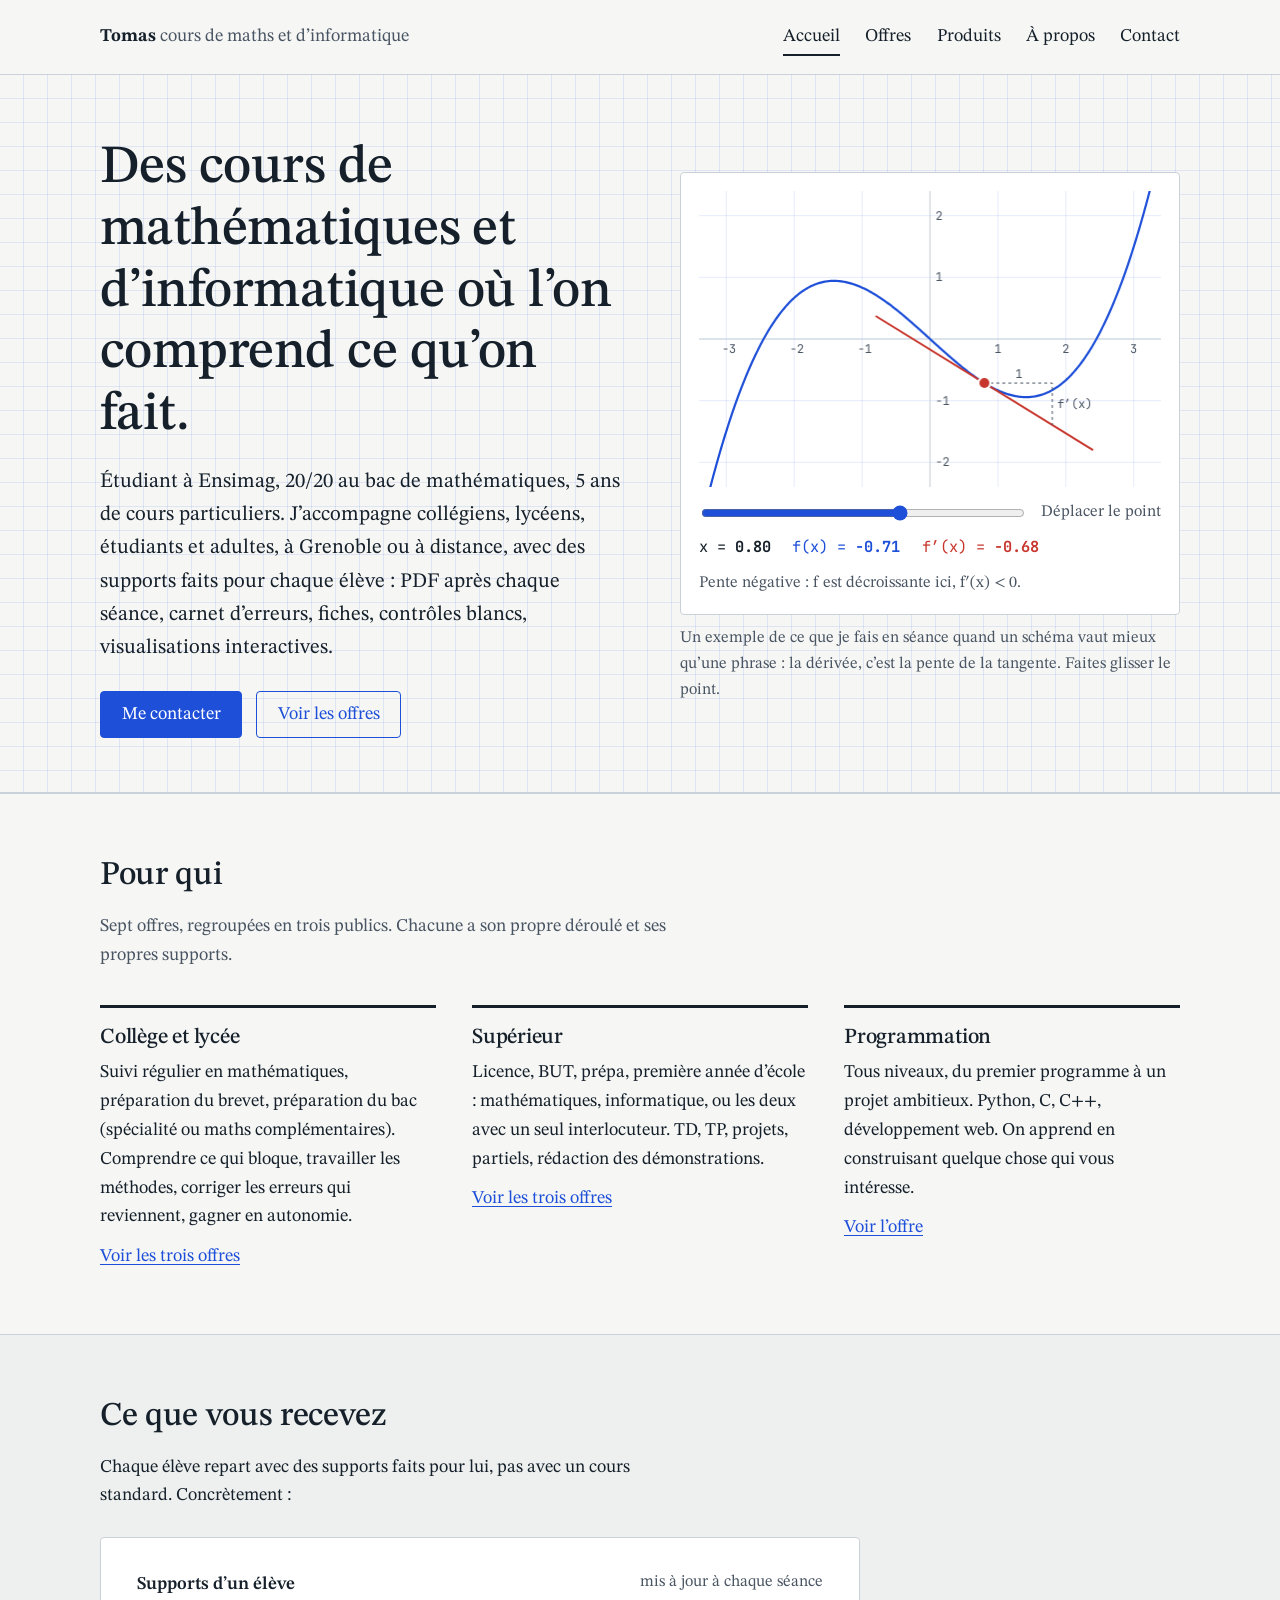
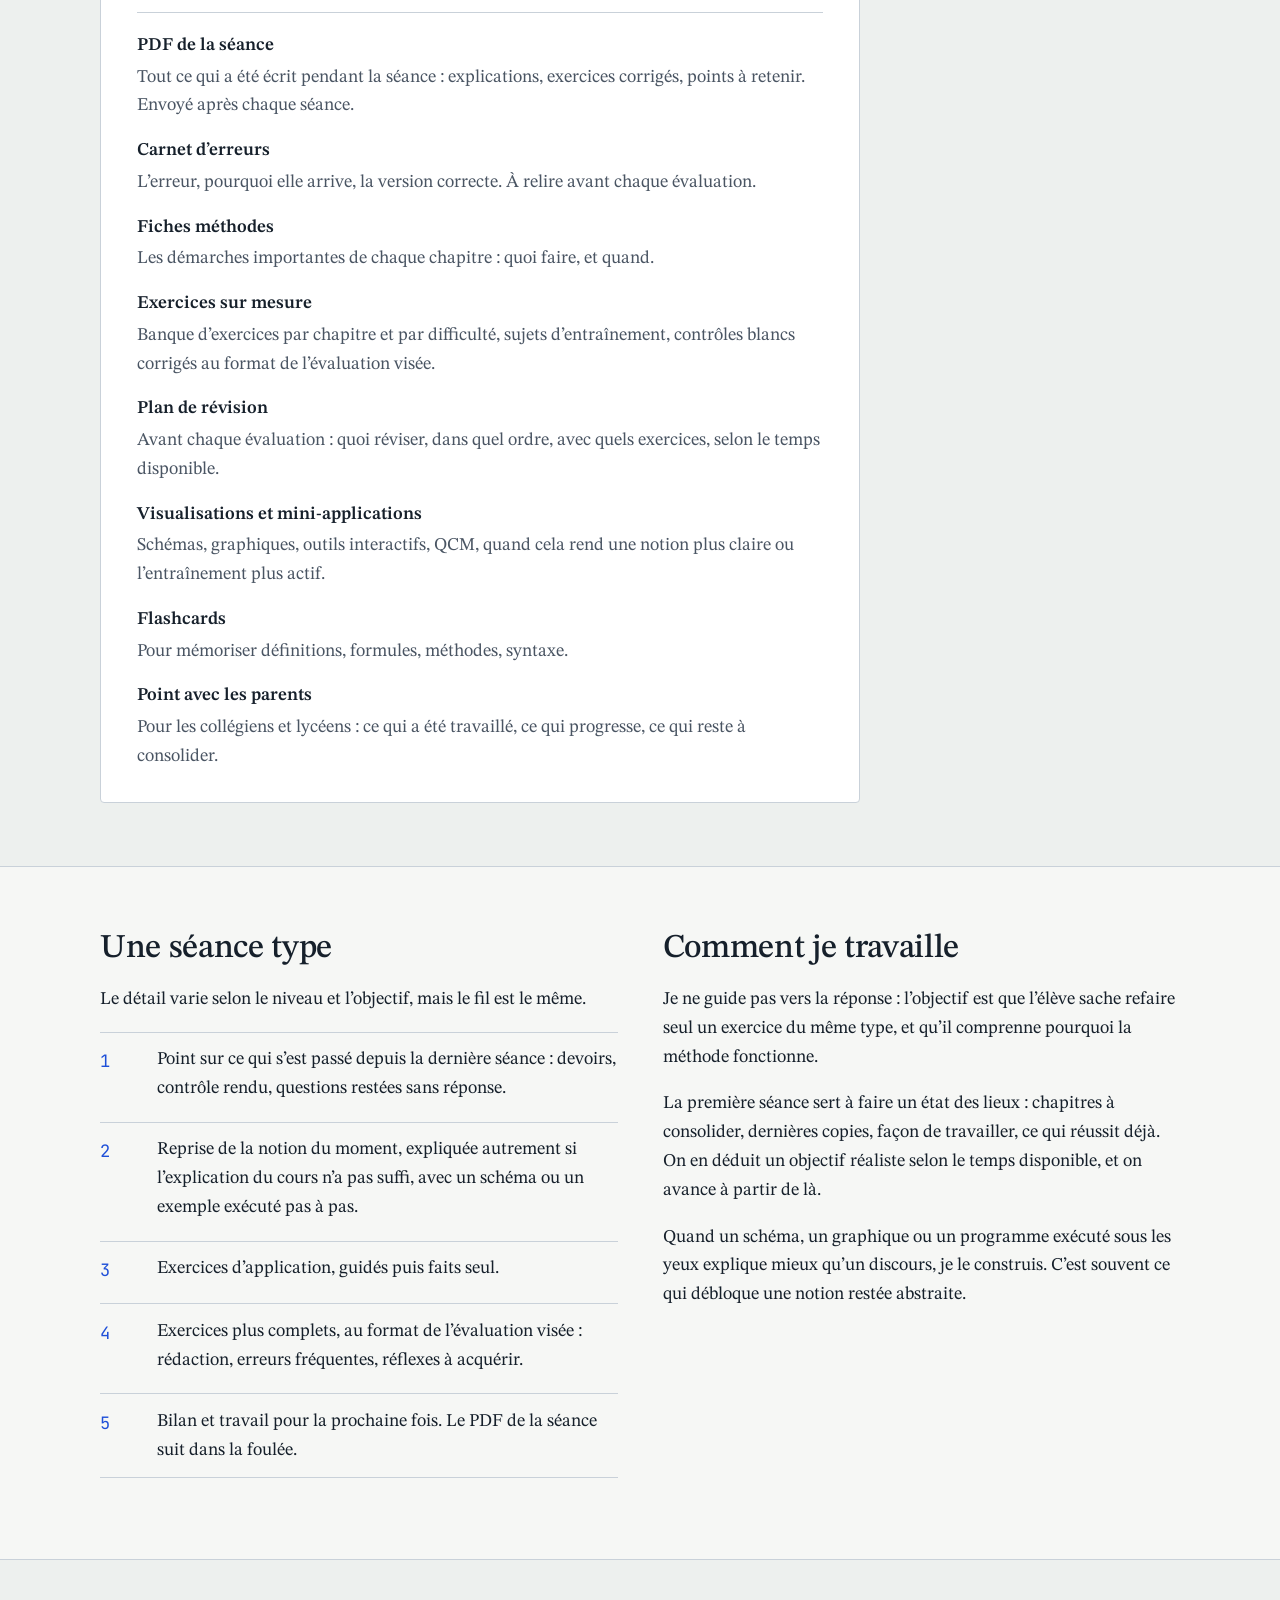
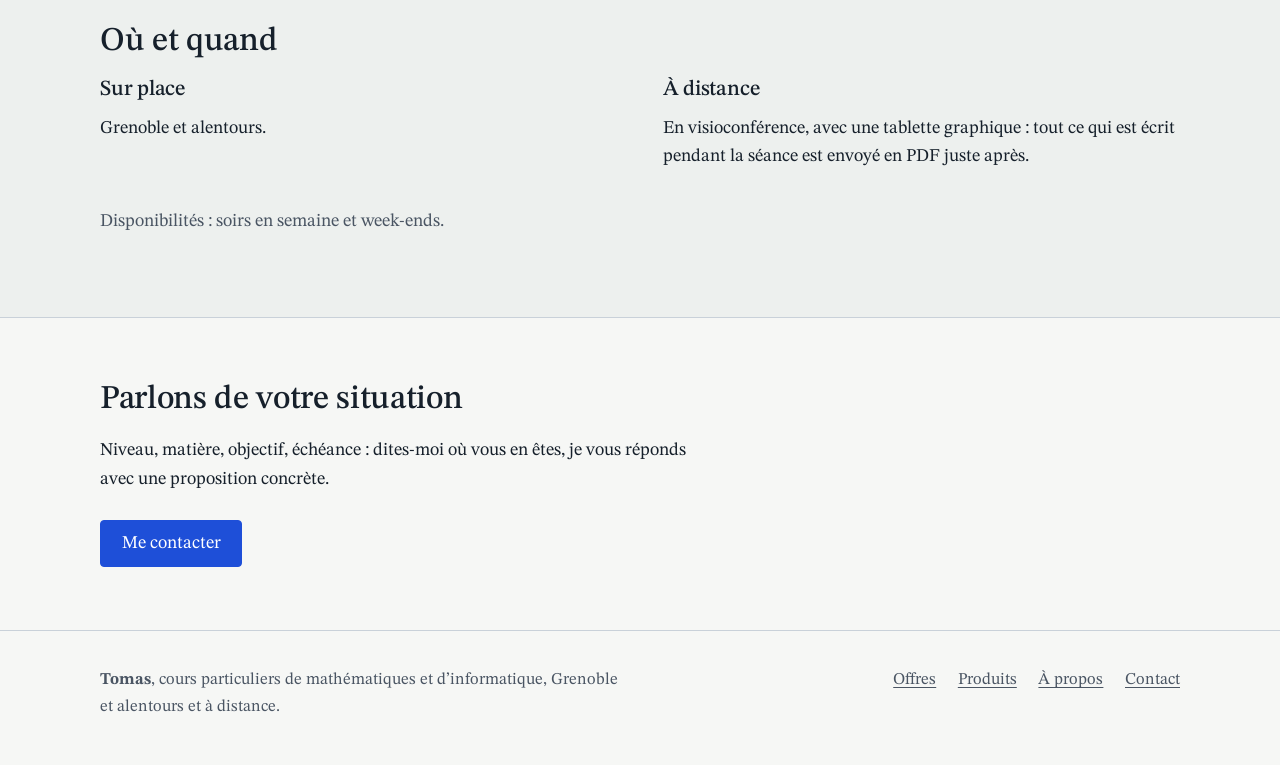
==== index.html @ e014a36a "Baseline: site de cours particuliers tel qu'extrait du zip Claude-Session: https://claude.ai/code/se" ====
<!DOCTYPE html>
<html lang="fr">
<head>
  <meta charset="utf-8">
  <meta name="viewport" content="width=device-width, initial-scale=1">
  <title>Tomas, cours particuliers de mathématiques et d’informatique</title>
  <meta name="description" content="Cours particuliers de mathématiques et d’informatique par un étudiant à Ensimag : collège, lycée, supérieur, programmation. Méthode, visualisation, supports personnalisés. Grenoble ou à distance.">
  <link rel="icon" href="data:image/svg+xml,%3Csvg xmlns='http://www.w3.org/2000/svg' viewBox='0 0 32 32'%3E%3Crect width='32' height='32' rx='4' fill='%231e4fd8'/%3E%3Ctext x='16' y='23' font-family='Georgia,serif' font-size='20' fill='white' text-anchor='middle'%3Ef′%3C/text%3E%3C/svg%3E">
  <link rel="preconnect" href="https://fonts.googleapis.com">
  <link rel="preconnect" href="https://fonts.gstatic.com" crossorigin>
  <link href="https://fonts.googleapis.com/css2?family=STIX+Two+Text:ital,wght@0,400;0,500;0,600;0,700;1,400&family=JetBrains+Mono:wght@400;500&display=swap" rel="stylesheet">
  <link rel="stylesheet" href="assets/styles.css">
</head>
<body>

<header class="site-header">
  <div class="wrap">
    <a class="brand" href="index.html"><b data-prenom>Tomas</b> <span>cours de maths et d’informatique</span></a>
    <nav class="site-nav" aria-label="Navigation principale">
      <a href="index.html" aria-current="page">Accueil</a>
      <a href="offres.html">Offres</a>
      <a href="produits.html">Produits</a>
      <a href="a-propos.html">À propos</a>
      <a href="contact.html">Contact</a>
    </nav>
  </div>
</header>

<main>

  <section class="hero quadrille" id="visualiser">
    <div class="wrap">
      <div>
        <h1>Des cours de mathématiques et d’informatique où l’on comprend ce qu’on fait.</h1>
        <p class="lead">Étudiant à Ensimag, 20/20 au bac de mathématiques, 5 ans de cours particuliers. J’accompagne collégiens, lycéens, étudiants et adultes, à <span data-ville>Grenoble</span> ou à distance, avec des supports faits pour chaque élève : PDF après chaque séance, carnet d’erreurs, fiches, contrôles blancs, visualisations interactives.</p>
        <div class="btn-row">
          <a class="btn" href="contact.html" data-contact="Demande de cours particuliers">Me contacter</a>
          <a class="btn btn-secondary" href="offres.html">Voir les offres</a>
        </div>
      </div>

      <figure class="hero-figure">
        <div class="demo">
          <canvas id="demo-derivee" width="560" height="360" aria-label="Courbe de f(x) = x³/6 − x avec un point déplaçable et sa tangente"></canvas>
          <div class="demo-controls">
            <input type="range" id="demo-x" aria-label="Position du point sur l’axe des abscisses">
            <label for="demo-x">Déplacer le point</label>
          </div>
          <div class="demo-readout" aria-live="polite">
            <span>x = <b id="demo-out-x">0.80</b></span>
            <span class="encre">f(x) = <b id="demo-out-f">0.00</b></span>
            <span class="rouge">f′(x) = <b id="demo-out-d">0.00</b></span>
          </div>
          <p class="demo-note" id="demo-note"></p>
        </div>
        <figcaption class="small muted" style="margin-top:.6rem">Un exemple de ce que je fais en séance quand un schéma vaut mieux qu’une phrase : la dérivée, c’est la pente de la tangente. Faites glisser le point.</figcaption>
      </figure>
    </div>
  </section>

  <section>
    <div class="wrap">
      <h2>Pour qui</h2>
      <p class="muted" style="margin-bottom:2rem">Sept offres, regroupées en trois publics. Chacune a son propre déroulé et ses propres supports.</p>
      <div class="publics">
        <article>
          <h3>Collège et lycée</h3>
          <p>Suivi régulier en mathématiques, préparation du brevet, préparation du bac (spécialité ou maths complémentaires). Comprendre ce qui bloque, travailler les méthodes, corriger les erreurs qui reviennent, gagner en autonomie.</p>
          <a href="offres.html#college-lycee">Voir les trois offres</a>
        </article>
        <article>
          <h3>Supérieur</h3>
          <p>Licence, BUT, prépa, première année d’école : mathématiques, informatique, ou les deux avec un seul interlocuteur. TD, TP, projets, partiels, rédaction des démonstrations.</p>
          <a href="offres.html#superieur">Voir les trois offres</a>
        </article>
        <article>
          <h3>Programmation</h3>
          <p>Tous niveaux, du premier programme à un projet ambitieux. Python, C, C++, développement web. On apprend en construisant quelque chose qui vous intéresse.</p>
          <a href="offres.html#programmation">Voir l’offre</a>
        </article>
      </div>
    </div>
  </section>

  <section class="section-alt">
    <div class="wrap">
      <h2>Ce que vous recevez</h2>
      <p style="margin-bottom:1.5rem">Chaque élève repart avec des supports faits pour lui, pas avec un cours standard. Concrètement :</p>
      <div class="feuille">
        <div class="feuille-head"><strong>Supports d’un élève</strong><span>mis à jour à chaque séance</span></div>
        <dl>
          <dt>PDF de la séance</dt>
          <dd>Tout ce qui a été écrit pendant la séance : explications, exercices corrigés, points à retenir. Envoyé après chaque séance.</dd>
          <dt>Carnet d’erreurs</dt>
          <dd>L’erreur, pourquoi elle arrive, la version correcte. À relire avant chaque évaluation.</dd>
          <dt>Fiches méthodes</dt>
          <dd>Les démarches importantes de chaque chapitre : quoi faire, et quand.</dd>
          <dt>Exercices sur mesure</dt>
          <dd>Banque d’exercices par chapitre et par difficulté, sujets d’entraînement, contrôles blancs corrigés au format de l’évaluation visée.</dd>
          <dt>Plan de révision</dt>
          <dd>Avant chaque évaluation : quoi réviser, dans quel ordre, avec quels exercices, selon le temps disponible.</dd>
          <dt>Visualisations et mini-applications</dt>
          <dd>Schémas, graphiques, outils interactifs, QCM, quand cela rend une notion plus claire ou l’entraînement plus actif.</dd>
          <dt>Flashcards</dt>
          <dd>Pour mémoriser définitions, formules, méthodes, syntaxe.</dd>
          <dt>Point avec les parents</dt>
          <dd>Pour les collégiens et lycéens : ce qui a été travaillé, ce qui progresse, ce qui reste à consolider.</dd>
        </dl>
      </div>
    </div>
  </section>

  <section>
    <div class="wrap">
      <div class="cols">
        <div>
          <h2>Une séance type</h2>
          <p>Le détail varie selon le niveau et l’objectif, mais le fil est le même.</p>
          <ol class="etapes">
            <li>Point sur ce qui s’est passé depuis la dernière séance : devoirs, contrôle rendu, questions restées sans réponse.</li>
            <li>Reprise de la notion du moment, expliquée autrement si l’explication du cours n’a pas suffi, avec un schéma ou un exemple exécuté pas à pas.</li>
            <li>Exercices d’application, guidés puis faits seul.</li>
            <li>Exercices plus complets, au format de l’évaluation visée : rédaction, erreurs fréquentes, réflexes à acquérir.</li>
            <li>Bilan et travail pour la prochaine fois. Le PDF de la séance suit dans la foulée.</li>
          </ol>
        </div>
        <div>
          <h2>Comment je travaille</h2>
          <p>Je ne guide pas vers la réponse : l’objectif est que l’élève sache refaire seul un exercice du même type, et qu’il comprenne pourquoi la méthode fonctionne.</p>
          <p>La première séance sert à faire un état des lieux : chapitres à consolider, dernières copies, façon de travailler, ce qui réussit déjà. On en déduit un objectif réaliste selon le temps disponible, et on avance à partir de là.</p>
          <p>Quand un schéma, un graphique ou un programme exécuté sous les yeux explique mieux qu’un discours, je le construis. C’est souvent ce qui débloque une notion restée abstraite.</p>
        </div>
      </div>
    </div>
  </section>

  <section class="section-alt">
    <div class="wrap">
      <h2>Où et quand</h2>
      <div class="cols">
        <div>
          <h3>Sur place</h3>
          <p><span data-zone>Grenoble et alentours</span>.</p>
        </div>
        <div>
          <h3>À distance</h3>
          <p>En visioconférence, avec une tablette graphique : tout ce qui est écrit pendant la séance est envoyé en PDF juste après.</p>
        </div>
      </div>
      <p class="muted" style="margin-top:1rem">Disponibilités : <span data-dispo>soirs en semaine et week-ends</span>.</p>
    </div>
  </section>

  <section id="temoignages" hidden>
    <div class="wrap">
      <h2>Ils en parlent</h2>
      <div class="temoignages"></div>
    </div>
  </section>

  <section>
    <div class="wrap">
      <h2>Parlons de votre situation</h2>
      <p>Niveau, matière, objectif, échéance : dites-moi où vous en êtes, je vous réponds avec une proposition concrète.</p>
      <div class="btn-row">
        <a class="btn" href="contact.html" data-contact="Demande de cours particuliers">Me contacter</a>
      </div>
    </div>
  </section>

</main>

<footer class="site-footer">
  <div class="wrap">
    <p><b data-nom>Tomas</b>, cours particuliers de mathématiques et d’informatique, <span data-zone>Grenoble et alentours</span> et à distance.<br><span data-email-footer></span></p>
    <nav aria-label="Pied de page">
      <a href="offres.html">Offres</a>
      <a href="produits.html">Produits</a>
      <a href="a-propos.html">À propos</a>
      <a href="contact.html">Contact</a>
    </nav>
  </div>
</footer>

<script src="assets/site-config.js"></script>
<script src="assets/main.js"></script>
<script src="assets/demo-derivee.js"></script>
</body>
</html>
---- assets/styles.css ----
/* ---------------------------------------------------------------
   Portfolio de cours particuliers — feuille de style unique
   Palette : papier quadrillé, encre bleue, rouge de correction
   --------------------------------------------------------------- */

:root {
  --paper: #f6f7f5;
  --paper-2: #edf0ee;
  --grid: rgba(30, 79, 216, 0.11);
  --ink: #16202b;
  --ink-2: #4a5563;
  --encre: #1e4fd8;
  --encre-dark: #163ead;
  --rouge: #c8372d;
  --rule: #c9d1d9;
  --white: #ffffff;

  --font: "STIX Two Text", "Times New Roman", Georgia, serif;
  --mono: "JetBrains Mono", "SFMono-Regular", Consolas, monospace;

  --measure: 66ch;
  --wide: 1080px;
  --radius: 4px;
}

*, *::before, *::after { box-sizing: border-box; }

html { font-size: 112.5%; scroll-behavior: smooth; }
@media (prefers-reduced-motion: reduce) { html { scroll-behavior: auto; } }

body {
  margin: 0;
  font-family: var(--font);
  font-size: 1rem;
  line-height: 1.6;
  color: var(--ink);
  background: var(--paper);
  -webkit-font-smoothing: antialiased;
}

/* ---------- Typographie ---------- */

h1, h2, h3, h4 { font-weight: 500; line-height: 1.15; margin: 0 0 0.5em; letter-spacing: -0.01em; }
h1 { font-size: clamp(2rem, 4.2vw, 3.1rem); }
h2 { font-size: clamp(1.5rem, 2.6vw, 2rem); }
h3 { font-size: 1.2rem; }
h4 { font-size: 1rem; font-weight: 600; }
p { margin: 0 0 1em; max-width: var(--measure); }
ul, ol { padding-left: 1.3em; max-width: var(--measure); }
li { margin-bottom: 0.35em; }
a { color: var(--encre); text-decoration-thickness: 1px; text-underline-offset: 3px; }
a:hover { color: var(--encre-dark); }
strong { font-weight: 600; }
code, kbd { font-family: var(--mono); font-size: 0.85em; background: var(--paper-2); padding: 0.1em 0.35em; border-radius: 3px; }
hr { border: 0; border-top: 1px solid var(--rule); margin: 2.5rem 0; }

:focus-visible { outline: 3px solid var(--rouge); outline-offset: 3px; }

.muted { color: var(--ink-2); }
.lead { font-size: 1.15rem; }
.small { font-size: 0.9rem; }

/* ---------- Structure ---------- */

.wrap { width: min(var(--wide), 100% - 2.5rem); margin-inline: auto; }

.site-header { border-bottom: 1px solid var(--rule); background: var(--paper); }
.site-header .wrap { display: flex; flex-wrap: wrap; align-items: baseline; justify-content: space-between; gap: 0.5rem 2rem; padding: 1rem 0; }
.brand { color: var(--ink); text-decoration: none; font-weight: 600; }
.brand span { font-weight: 400; color: var(--ink-2); }
.site-nav { display: flex; flex-wrap: wrap; gap: 0.2rem 1.4rem; }
.site-nav a { color: var(--ink); text-decoration: none; padding: 0.2rem 0; border-bottom: 2px solid transparent; }
.site-nav a:hover { border-bottom-color: var(--rule); }
.site-nav a[aria-current="page"] { border-bottom-color: var(--ink); }
@media (max-width: 640px) {
  .brand span { display: none; }
  .site-nav { gap: 0.2rem 1rem; font-size: 0.95rem; }
}

main { display: block; }
section { padding: 3.5rem 0; }
section + section { border-top: 1px solid var(--rule); }
.section-alt { background: var(--paper-2); }

/* Papier quadrillé : réservé aux en-têtes de page */
.quadrille {
  background-color: var(--paper);
  background-image:
    linear-gradient(var(--grid) 1px, transparent 1px),
    linear-gradient(90deg, var(--grid) 1px, transparent 1px);
  background-size: 24px 24px;
  background-position: -1px -1px;
}

.page-head { padding: 3rem 0 2.5rem; border-bottom: 1px solid var(--rule); }
.page-head h1 { margin-bottom: 0.4rem; }
.page-head p { margin-bottom: 0; }

/* ---------- Boutons ---------- */

.btn {
  display: inline-block;
  font: inherit;
  padding: 0.6rem 1.15rem;
  border-radius: var(--radius);
  border: 1.5px solid var(--encre);
  background: var(--encre);
  color: var(--white);
  text-decoration: none;
  cursor: pointer;
  line-height: 1.3;
}
.btn:hover { background: var(--encre-dark); border-color: var(--encre-dark); color: var(--white); }
.btn-secondary { background: transparent; color: var(--encre); }
.btn-secondary:hover { background: rgba(30, 79, 216, 0.08); color: var(--encre-dark); }
.btn-row { display: flex; flex-wrap: wrap; gap: 0.75rem; margin-top: 1.5rem; }

/* ---------- Accueil : héros ---------- */

.hero { padding: 3.5rem 0 3rem; border-bottom: 1px solid var(--rule); }
.hero .wrap { display: grid; grid-template-columns: minmax(0, 1.05fr) minmax(0, 1fr); gap: 3rem; align-items: center; }
.hero h1 { margin-bottom: 1rem; }
.hero .lead { max-width: 52ch; }
.hero-figure { margin: 0; }
@media (max-width: 860px) {
  .hero .wrap { grid-template-columns: 1fr; gap: 2rem; }
}

/* ---------- Démo dérivée ---------- */

.demo { background: var(--white); border: 1px solid var(--rule); border-radius: var(--radius); padding: 1rem; }
.demo canvas { width: 100%; height: auto; display: block; touch-action: none; cursor: grab; border-radius: 3px; }
.demo canvas:active { cursor: grabbing; }
.demo-controls { display: grid; grid-template-columns: 1fr auto; gap: 0.5rem 1rem; align-items: center; margin-top: 0.75rem; }
.demo-controls label { font-size: 0.9rem; color: var(--ink-2); }
.demo-controls input[type="range"] { width: 100%; accent-color: var(--encre); }
.demo-readout { font-family: var(--mono); font-size: 0.85rem; display: flex; flex-wrap: wrap; gap: 0.4rem 1.2rem; margin-top: 0.5rem; }
.demo-readout .rouge { color: var(--rouge); }
.demo-readout .encre { color: var(--encre); }
.demo-note { font-size: 0.9rem; color: var(--ink-2); margin: 0.6rem 0 0; min-height: 1.5em; }

/* ---------- Trois publics ---------- */

.publics { display: grid; grid-template-columns: repeat(3, minmax(0, 1fr)); gap: 2rem; }
.publics article { border-top: 3px solid var(--ink); padding-top: 1rem; }
.publics h3 { margin-bottom: 0.4rem; }
.publics p { margin-bottom: 0.6rem; }
@media (max-width: 760px) { .publics { grid-template-columns: 1fr; gap: 1.5rem; } }

/* ---------- Feuille de livrables (style « document ») ---------- */

.feuille {
  background: var(--white);
  border: 1px solid var(--rule);
  border-radius: var(--radius);
  padding: 1.75rem 2rem;
  max-width: 760px;
}
.feuille-head { display: flex; justify-content: space-between; flex-wrap: wrap; gap: 0.5rem; border-bottom: 1px solid var(--rule); padding-bottom: 0.75rem; margin-bottom: 1rem; }
.feuille-head strong { font-weight: 600; }
.feuille-head span { color: var(--ink-2); font-size: 0.9rem; }
.feuille dl { margin: 0; max-width: none; }
.feuille dt { font-weight: 600; margin-top: 0.9rem; }
.feuille dd { margin: 0.15rem 0 0; color: var(--ink-2); }

/* ---------- Séance type (séquence réelle → numérotée) ---------- */

.etapes { counter-reset: etape; list-style: none; padding: 0; max-width: 720px; }
.etapes li { counter-increment: etape; display: grid; grid-template-columns: 2.4rem 1fr; gap: 0.75rem; padding: 0.7rem 0; border-top: 1px solid var(--rule); }
.etapes li:last-child { border-bottom: 1px solid var(--rule); }
.etapes li::before { content: counter(etape); font-family: var(--mono); color: var(--encre); font-size: 0.95rem; padding-top: 0.15rem; }

/* ---------- Deux colonnes génériques ---------- */

.cols { display: grid; grid-template-columns: repeat(2, minmax(0, 1fr)); gap: 2.5rem; }
@media (max-width: 760px) { .cols { grid-template-columns: 1fr; gap: 1.5rem; } }

/* ---------- Offres ---------- */

.groupe { padding: 3rem 0; }
.groupe + .groupe { border-top: 1px solid var(--rule); }
.groupe > .wrap > h2 { margin-bottom: 0.25rem; }
.groupe > .wrap > .muted { margin-bottom: 2rem; }

.offre { border-left: 3px solid var(--ink); padding: 0.25rem 0 0.25rem 1.5rem; margin-bottom: 2.75rem; scroll-margin-top: 1.5rem; }
.offre:last-child { margin-bottom: 0; }
.offre h3 { font-size: 1.35rem; margin-bottom: 0.3rem; }
.offre .pour-qui { color: var(--ink-2); margin-bottom: 1.1rem; }
.offre .cols { gap: 2rem; }
.offre h4 { margin-bottom: 0.4rem; }
.offre ul { margin: 0; padding-left: 1.1em; }
.offre .btn-row { margin-top: 1.25rem; }

.tarifs table { border-collapse: collapse; width: 100%; max-width: 640px; }
.tarifs th, .tarifs td { text-align: left; padding: 0.6rem 0.75rem 0.6rem 0; border-bottom: 1px solid var(--rule); vertical-align: top; }
.tarifs th { font-weight: 600; }

/* ---------- Démo tri ---------- */

.tri { background: var(--white); border: 1px solid var(--rule); border-radius: var(--radius); padding: 1rem 1.25rem; max-width: 640px; }
.tri-barres { display: flex; align-items: flex-end; gap: 6px; height: 140px; margin: 0.75rem 0; }
.tri-barres div { flex: 1; background: var(--encre); border-radius: 2px 2px 0 0; position: relative; transition: height 0.25s; }
.tri-barres div.compare { background: var(--rouge); }
.tri-barres div.fixe { background: var(--ink-2); }
.tri-barres div span { position: absolute; top: -1.4em; left: 0; right: 0; text-align: center; font-family: var(--mono); font-size: 0.75rem; color: var(--ink); }
@media (prefers-reduced-motion: reduce) { .tri-barres div { transition: none; } }
.tri-msg { font-family: var(--mono); font-size: 0.85rem; min-height: 2.6em; margin: 0; }
.tri-code { font-family: var(--mono); font-size: 0.8rem; background: var(--paper-2); padding: 0.75rem 1rem; border-radius: 3px; overflow-x: auto; margin: 0.75rem 0; white-space: pre; line-height: 1.5; }
.tri-code .cur { background: rgba(200, 55, 45, 0.15); }

/* ---------- Produits ---------- */

.filtres { display: flex; flex-wrap: wrap; gap: 1rem 2rem; margin: 0 0 1.5rem; }
.filtres label { display: flex; flex-direction: column; gap: 0.25rem; font-size: 0.9rem; color: var(--ink-2); }
.filtres select { font: inherit; font-size: 1rem; padding: 0.35rem 0.5rem; border: 1px solid var(--rule); border-radius: 3px; background: var(--white); color: var(--ink); }

.catalogue { list-style: none; padding: 0; margin: 0; max-width: none; }
.catalogue li { display: grid; grid-template-columns: minmax(0, 1fr) auto; gap: 0.5rem 2rem; padding: 1.25rem 0; border-top: 1px solid var(--rule); }
.catalogue li:last-child { border-bottom: 1px solid var(--rule); }
.catalogue h3 { font-size: 1.15rem; margin-bottom: 0.25rem; }
.catalogue .meta { font-size: 0.9rem; color: var(--ink-2); margin-bottom: 0.4rem; }
.catalogue .meta b { font-weight: 600; color: var(--ink); }
.catalogue p { margin-bottom: 0; }
.catalogue .action { text-align: right; white-space: nowrap; }
.catalogue .prix { display: block; font-weight: 600; margin-bottom: 0.5rem; }
.badge-exemple { display: inline-block; font-family: var(--mono); font-size: 0.72rem; color: var(--rouge); border: 1px solid var(--rouge); border-radius: 3px; padding: 0.05rem 0.4rem; margin-left: 0.5rem; vertical-align: middle; }
.catalogue-vide { padding: 2rem 0; color: var(--ink-2); }
@media (max-width: 640px) {
  .catalogue li { grid-template-columns: 1fr; }
  .catalogue .action { text-align: left; }
}

.types { display: grid; grid-template-columns: repeat(auto-fit, minmax(180px, 1fr)); gap: 1.5rem 1.75rem; }
.types div { border-top: 2px solid var(--rule); padding-top: 0.75rem; }
.types h3 { font-size: 1.05rem; margin-bottom: 0.3rem; }
.types p { font-size: 0.95rem; margin: 0; color: var(--ink-2); }

/* ---------- À propos ---------- */

.apropos-grid { display: grid; grid-template-columns: 200px minmax(0, 1fr); gap: 2.5rem; align-items: start; }
@media (max-width: 700px) { .apropos-grid { grid-template-columns: 1fr; } }
.portrait { width: 200px; height: 200px; border-radius: var(--radius); object-fit: cover; border: 1px solid var(--rule); }
.monogramme {
  width: 200px; height: 200px; border-radius: var(--radius); border: 1px solid var(--rule);
  display: grid; place-items: center; font-size: 5rem; font-weight: 500; color: var(--encre);
}

.parcours { list-style: none; padding: 0; margin: 0; max-width: 720px; border-left: 2px solid var(--rule); }
.parcours li { position: relative; padding: 0 0 1.5rem 1.5rem; }
.parcours li::before { content: ""; position: absolute; left: -7px; top: 0.45rem; width: 12px; height: 12px; border-radius: 50%; background: var(--paper); border: 2px solid var(--encre); }
.parcours li:last-child::before { background: var(--encre); }
.parcours .annee { font-family: var(--mono); font-size: 0.85rem; color: var(--ink-2); display: block; margin-bottom: 0.1rem; }
.parcours strong { display: block; margin-bottom: 0.2rem; }
.parcours p { margin: 0; color: var(--ink-2); }

.principes { max-width: 760px; }
.principes dt { font-weight: 600; margin-top: 1rem; }
.principes dd { margin: 0.15rem 0 0; color: var(--ink-2); }

/* ---------- Témoignages ---------- */

.temoignages { display: grid; grid-template-columns: repeat(auto-fit, minmax(260px, 1fr)); gap: 2rem; }
.temoignages blockquote { margin: 0; border-left: 3px solid var(--rouge); padding-left: 1.1rem; }
.temoignages blockquote p { margin-bottom: 0.5rem; }
.temoignages cite { font-style: normal; color: var(--ink-2); font-size: 0.9rem; }

/* ---------- Contact ---------- */

.contact-liste { list-style: none; padding: 0; margin: 0 0 2rem; max-width: 640px; }
.contact-liste li { display: grid; grid-template-columns: 9rem 1fr; gap: 1rem; padding: 0.75rem 0; border-top: 1px solid var(--rule); }
.contact-liste li:last-child { border-bottom: 1px solid var(--rule); }
.contact-liste .k { color: var(--ink-2); }
.contact-liste .k::after { content: ""; }
@media (max-width: 520px) { .contact-liste li { grid-template-columns: 1fr; gap: 0.2rem; } }

.formulaire { max-width: 560px; }
.formulaire label { display: block; font-weight: 600; margin: 1rem 0 0.3rem; }
.formulaire input, .formulaire select, .formulaire textarea {
  width: 100%; font: inherit; padding: 0.55rem 0.7rem; border: 1px solid var(--rule); border-radius: 3px; background: var(--white); color: var(--ink);
}
.formulaire textarea { min-height: 8rem; resize: vertical; }
.formulaire .btn { margin-top: 1.25rem; }

/* ---------- Pied de page ---------- */

.site-footer { border-top: 1px solid var(--rule); padding: 2rem 0 2.5rem; color: var(--ink-2); font-size: 0.92rem; }
.site-footer .wrap { display: flex; flex-wrap: wrap; justify-content: space-between; gap: 1rem 2rem; }
.site-footer p { margin: 0; }
.site-footer nav { display: flex; flex-wrap: wrap; gap: 0.2rem 1.2rem; }
.site-footer a { color: var(--ink-2); }

[hidden] { display: none !important; }
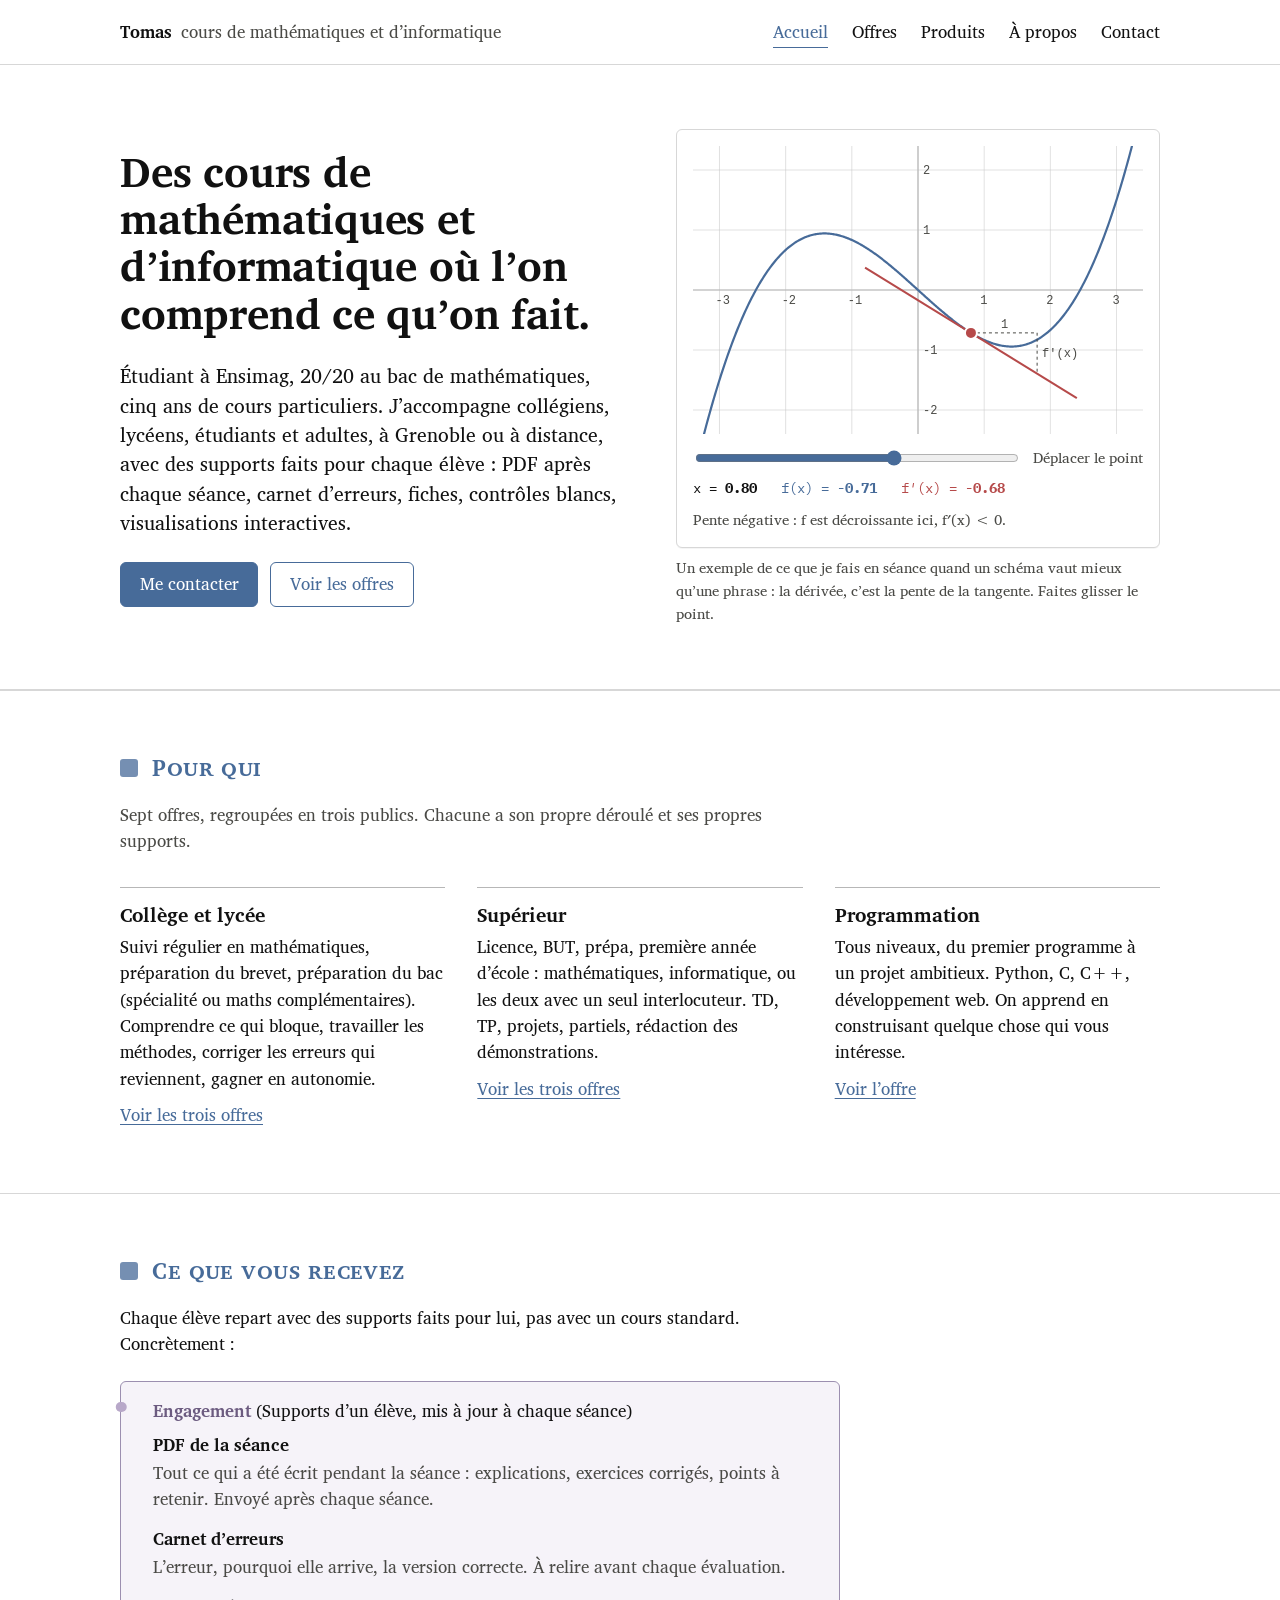
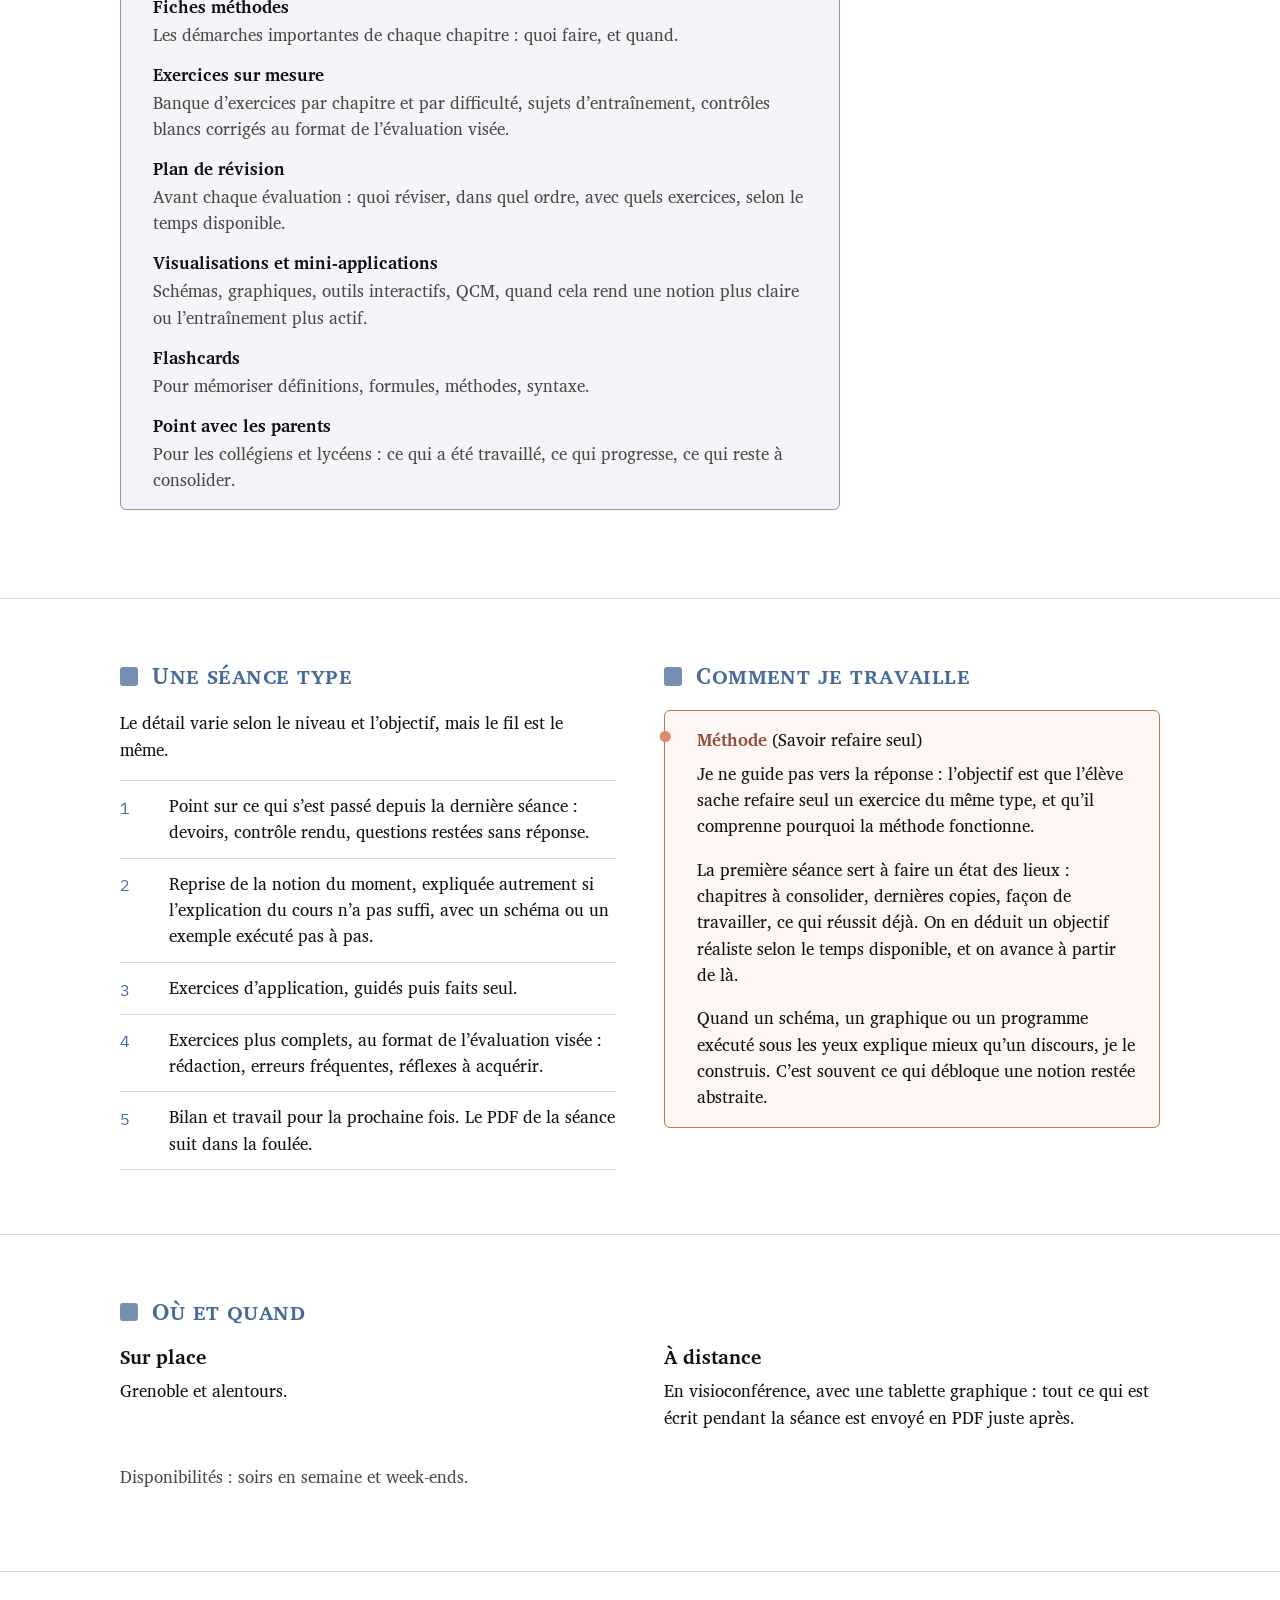
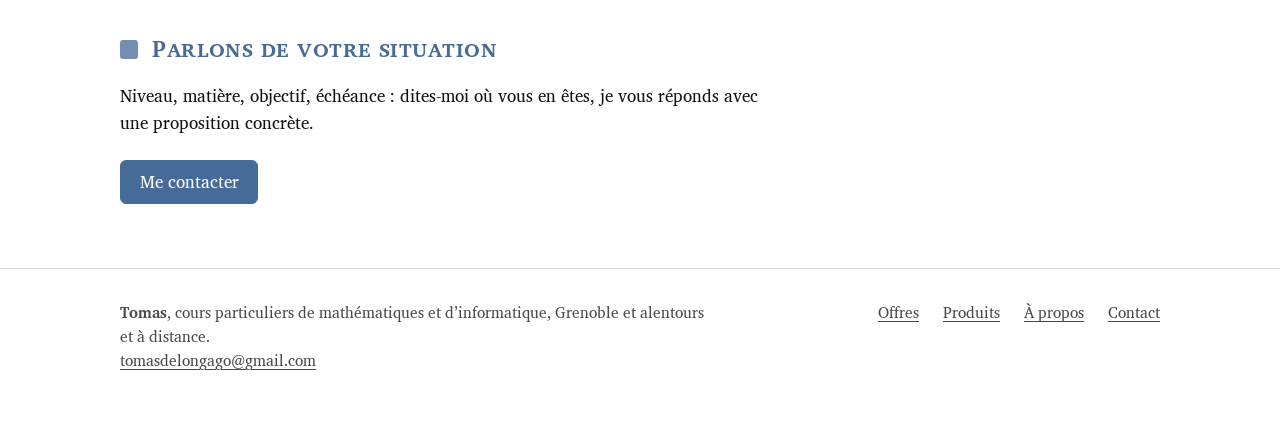
==== commit 8c83a070: "Refonte visuelle : le site devient un document MathDocs - Palette Bertault (bleu de section, famille" ====
--- a/index.html
+++ b/index.html
@@ -5,17 +5,21 @@
   <meta name="viewport" content="width=device-width, initial-scale=1">
   <title>Tomas, cours particuliers de mathématiques et d’informatique</title>
   <meta name="description" content="Cours particuliers de mathématiques et d’informatique par un étudiant à Ensimag : collège, lycée, supérieur, programmation. Méthode, visualisation, supports personnalisés. Grenoble ou à distance.">
-  <link rel="icon" href="data:image/svg+xml,%3Csvg xmlns='http://www.w3.org/2000/svg' viewBox='0 0 32 32'%3E%3Crect width='32' height='32' rx='4' fill='%231e4fd8'/%3E%3Ctext x='16' y='23' font-family='Georgia,serif' font-size='20' fill='white' text-anchor='middle'%3Ef′%3C/text%3E%3C/svg%3E">
+  <meta property="og:title" content="Tomas, cours particuliers de mathématiques et d’informatique">
+  <meta property="og:description" content="Collège, lycée, supérieur, programmation. Supports faits pour chaque élève. Grenoble ou à distance.">
+  <meta property="og:type" content="website">
+  <link rel="icon" href="data:image/svg+xml,%3Csvg xmlns='http://www.w3.org/2000/svg' viewBox='0 0 32 32'%3E%3Crect width='32' height='32' rx='5' fill='%23476B99'/%3E%3Ctext x='16' y='23' font-family='Georgia,serif' font-size='20' fill='white' text-anchor='middle'%3Ef′%3C/text%3E%3C/svg%3E">
   <link rel="preconnect" href="https://fonts.googleapis.com">
   <link rel="preconnect" href="https://fonts.gstatic.com" crossorigin>
-  <link href="https://fonts.googleapis.com/css2?family=STIX+Two+Text:ital,wght@0,400;0,500;0,600;0,700;1,400&family=JetBrains+Mono:wght@400;500&display=swap" rel="stylesheet">
+  <link href="https://fonts.googleapis.com/css2?family=Charis+SIL:ital,wght@0,400;0,700;1,400;1,700&family=IBM+Plex+Mono:wght@400;500&display=swap" rel="stylesheet">
   <link rel="stylesheet" href="assets/styles.css">
 </head>
 <body>
+<a class="skip" href="#main">Aller au contenu</a>
 
 <header class="site-header">
   <div class="wrap">
-    <a class="brand" href="index.html"><b data-prenom>Tomas</b> <span>cours de maths et d’informatique</span></a>
+    <a class="brand" href="index.html"><b data-prenom>Tomas</b><span class="brand-sub">cours de mathématiques et d’informatique</span></a>
     <nav class="site-nav" aria-label="Navigation principale">
       <a href="index.html" aria-current="page">Accueil</a>
       <a href="offres.html">Offres</a>
@@ -26,13 +30,13 @@
   </div>
 </header>
 
-<main>
+<main id="main">
 
-  <section class="hero quadrille" id="visualiser">
+  <section class="hero" id="visualiser">
     <div class="wrap">
       <div>
         <h1>Des cours de mathématiques et d’informatique où l’on comprend ce qu’on fait.</h1>
-        <p class="lead">Étudiant à Ensimag, 20/20 au bac de mathématiques, 5 ans de cours particuliers. J’accompagne collégiens, lycéens, étudiants et adultes, à <span data-ville>Grenoble</span> ou à distance, avec des supports faits pour chaque élève : PDF après chaque séance, carnet d’erreurs, fiches, contrôles blancs, visualisations interactives.</p>
+        <p class="lead">Étudiant à Ensimag, 20/20 au bac de mathématiques, cinq ans de cours particuliers. J’accompagne collégiens, lycéens, étudiants et adultes, à <span data-ville>Grenoble</span> ou à distance, avec des supports faits pour chaque élève : PDF après chaque séance, carnet d’erreurs, fiches, contrôles blancs, visualisations interactives.</p>
         <div class="btn-row">
           <a class="btn" href="contact.html" data-contact="Demande de cours particuliers">Me contacter</a>
           <a class="btn btn-secondary" href="offres.html">Voir les offres</a>
@@ -40,20 +44,20 @@
       </div>
 
       <figure class="hero-figure">
-        <div class="demo">
+        <div class="figure">
           <canvas id="demo-derivee" width="560" height="360" aria-label="Courbe de f(x) = x³/6 − x avec un point déplaçable et sa tangente"></canvas>
-          <div class="demo-controls">
+          <div class="figure-controls">
             <input type="range" id="demo-x" aria-label="Position du point sur l’axe des abscisses">
             <label for="demo-x">Déplacer le point</label>
           </div>
-          <div class="demo-readout" aria-live="polite">
+          <div class="figure-readout" aria-live="polite">
             <span>x = <b id="demo-out-x">0.80</b></span>
-            <span class="encre">f(x) = <b id="demo-out-f">0.00</b></span>
-            <span class="rouge">f′(x) = <b id="demo-out-d">0.00</b></span>
+            <span class="c-blue">f(x) = <b id="demo-out-f">0.00</b></span>
+            <span class="c-red">f′(x) = <b id="demo-out-d">0.00</b></span>
           </div>
-          <p class="demo-note" id="demo-note"></p>
+          <p class="figure-note" id="demo-note"></p>
         </div>
-        <figcaption class="small muted" style="margin-top:.6rem">Un exemple de ce que je fais en séance quand un schéma vaut mieux qu’une phrase : la dérivée, c’est la pente de la tangente. Faites glisser le point.</figcaption>
+        <figcaption class="figure-caption">Un exemple de ce que je fais en séance quand un schéma vaut mieux qu’une phrase : la dérivée, c’est la pente de la tangente. Faites glisser le point.</figcaption>
       </figure>
     </div>
   </section>
@@ -61,8 +65,8 @@
   <section>
     <div class="wrap">
       <h2>Pour qui</h2>
-      <p class="muted" style="margin-bottom:2rem">Sept offres, regroupées en trois publics. Chacune a son propre déroulé et ses propres supports.</p>
-      <div class="publics">
+      <p class="muted" style="margin-bottom:var(--s6)">Sept offres, regroupées en trois publics. Chacune a son propre déroulé et ses propres supports.</p>
+      <div class="cols-3 publics">
         <article>
           <h3>Collège et lycée</h3>
           <p>Suivi régulier en mathématiques, préparation du brevet, préparation du bac (spécialité ou maths complémentaires). Comprendre ce qui bloque, travailler les méthodes, corriger les erreurs qui reviennent, gagner en autonomie.</p>
@@ -82,12 +86,12 @@
     </div>
   </section>
 
-  <section class="section-alt">
+  <section>
     <div class="wrap">
       <h2>Ce que vous recevez</h2>
-      <p style="margin-bottom:1.5rem">Chaque élève repart avec des supports faits pour lui, pas avec un cours standard. Concrètement :</p>
-      <div class="feuille">
-        <div class="feuille-head"><strong>Supports d’un élève</strong><span>mis à jour à chaque séance</span></div>
+      <p>Chaque élève repart avec des supports faits pour lui, pas avec un cours standard. Concrètement :</p>
+      <div class="box box--thm">
+        <p class="box-label">Engagement <span class="box-title">(Supports d’un élève, mis à jour à chaque séance)</span></p>
         <dl>
           <dt>PDF de la séance</dt>
           <dd>Tout ce qui a été écrit pendant la séance : explications, exercices corrigés, points à retenir. Envoyé après chaque séance.</dd>
@@ -126,15 +130,18 @@
         </div>
         <div>
           <h2>Comment je travaille</h2>
-          <p>Je ne guide pas vers la réponse : l’objectif est que l’élève sache refaire seul un exercice du même type, et qu’il comprenne pourquoi la méthode fonctionne.</p>
-          <p>La première séance sert à faire un état des lieux : chapitres à consolider, dernières copies, façon de travailler, ce qui réussit déjà. On en déduit un objectif réaliste selon le temps disponible, et on avance à partir de là.</p>
-          <p>Quand un schéma, un graphique ou un programme exécuté sous les yeux explique mieux qu’un discours, je le construis. C’est souvent ce qui débloque une notion restée abstraite.</p>
+          <div class="box box--meth" style="margin-top:0">
+            <p class="box-label">Méthode <span class="box-title">(Savoir refaire seul)</span></p>
+            <p>Je ne guide pas vers la réponse : l’objectif est que l’élève sache refaire seul un exercice du même type, et qu’il comprenne pourquoi la méthode fonctionne.</p>
+            <p>La première séance sert à faire un état des lieux : chapitres à consolider, dernières copies, façon de travailler, ce qui réussit déjà. On en déduit un objectif réaliste selon le temps disponible, et on avance à partir de là.</p>
+            <p>Quand un schéma, un graphique ou un programme exécuté sous les yeux explique mieux qu’un discours, je le construis. C’est souvent ce qui débloque une notion restée abstraite.</p>
+          </div>
         </div>
       </div>
     </div>
   </section>
 
-  <section class="section-alt">
+  <section>
     <div class="wrap">
       <h2>Où et quand</h2>
       <div class="cols">
@@ -147,7 +154,7 @@
           <p>En visioconférence, avec une tablette graphique : tout ce qui est écrit pendant la séance est envoyé en PDF juste après.</p>
         </div>
       </div>
-      <p class="muted" style="margin-top:1rem">Disponibilités : <span data-dispo>soirs en semaine et week-ends</span>.</p>
+      <p class="muted" style="margin-top:var(--s4)">Disponibilités : <span data-dispo>soirs en semaine et week-ends</span>.</p>
     </div>
   </section>
 
--- a/assets/styles.css
+++ b/assets/styles.css
@@ -1,292 +1,366 @@
 /* ---------------------------------------------------------------
-   Portfolio de cours particuliers — feuille de style unique
-   Palette : papier quadrillé, encre bleue, rouge de correction
+   Cours particuliers — feuille de style unique
+   Direction : « un cours bien mis en page » (voir docs/design/DESIGN_SYSTEM.md)
+   Palette : MathDocs / thème Bertault. Aucune autre couleur n’est autorisée.
    --------------------------------------------------------------- */
 
 :root {
-  --paper: #f6f7f5;
-  --paper-2: #edf0ee;
-  --grid: rgba(30, 79, 216, 0.11);
-  --ink: #16202b;
-  --ink-2: #4a5563;
-  --encre: #1e4fd8;
-  --encre-dark: #163ead;
-  --rouge: #c8372d;
-  --rule: #c9d1d9;
-  --white: #ffffff;
-
-  --font: "STIX Two Text", "Times New Roman", Georgia, serif;
-  --mono: "JetBrains Mono", "SFMono-Regular", Consolas, monospace;
+  /* Papier et encre */
+  --paper: #FFFFFF;
+  --paper-2: #F7F8F6;
+  --ink: #111111;
+  --ink-soft: #4A4A46;
+  --rule: #B7B7B7;
+  --rule-soft: #D7D7D7;
+
+  /* Bleu : sections, liens, action */
+  --blue: #476B99;
+  --blue-dark: #3B5A82;
+  --blue-badge: #758FB2;
+  --blue-soft: #DCE5EF;
+  --blue-pale: #EFF4F9;
+  --note-bg: #F6F8FA;
+
+  /* Familles de boîtes */
+  --green-label: #53664B; --green-border: #7C8B76; --green-tab: #97A392; --green-bg: #F7F8F6;
+  --violet-label: #6C5B80; --violet-border: #9C8FB0; --violet-tab: #B8A8C9; --violet-bg: #F6F3F9;
+  --brick-label: #904F3A; --brick-border: #C86E50; --brick-tab: #DE8A6F; --brick-bg: #FDF6F4;
+  --red: #BB4646; --red-border: #C15858; --red-bg: #FFF8F8;
+  --ok: #5E8B68; --ok-text: #3E6F4A;
+
+  /* Figures */
+  --fig-blue: #476B99;
+  --fig-red: #B64A4A;
+  --fig-violet: #8E73A8;
+  --fig-gray: #5B5B5B;
+  --fig-grid: #C8C8C8;
+
+  /* Alias lus par assets/demo-derivee.js (ne pas renommer) */
+  --grid: rgba(200, 200, 200, 0.55);
+  --ink-2: var(--ink-soft);
+  --encre: var(--fig-blue);
+  --rouge: var(--fig-red);
+
+  /* Typographie */
+  --serif: "Charis SIL", "Charter", "Bitstream Charter", "Georgia", serif;
+  --mono: "IBM Plex Mono", "SFMono-Regular", Consolas, monospace;
+
+  /* Espace : 4 8 12 16 24 32 48 64 96 */
+  --s1: 4px; --s2: 8px; --s3: 12px; --s4: 16px; --s5: 24px;
+  --s6: 32px; --s7: 48px; --s8: 64px; --s9: 96px;
 
   --measure: 66ch;
-  --wide: 1080px;
-  --radius: 4px;
+  --wide: 1040px;
+  --text: 720px;
+  --radius: 6px;
 }
 
 *, *::before, *::after { box-sizing: border-box; }
 
-html { font-size: 112.5%; scroll-behavior: smooth; }
+html { font-size: 106.25%; scroll-behavior: smooth; }
 @media (prefers-reduced-motion: reduce) { html { scroll-behavior: auto; } }
 
 body {
   margin: 0;
-  font-family: var(--font);
+  font-family: var(--serif);
   font-size: 1rem;
-  line-height: 1.6;
+  line-height: 1.55;
   color: var(--ink);
   background: var(--paper);
   -webkit-font-smoothing: antialiased;
+  text-rendering: optimizeLegibility;
 }
 
 /* ---------- Typographie ---------- */
 
-h1, h2, h3, h4 { font-weight: 500; line-height: 1.15; margin: 0 0 0.5em; letter-spacing: -0.01em; }
-h1 { font-size: clamp(2rem, 4.2vw, 3.1rem); }
-h2 { font-size: clamp(1.5rem, 2.6vw, 2rem); }
-h3 { font-size: 1.2rem; }
-h4 { font-size: 1rem; font-weight: 600; }
+h1, h2, h3, h4 { margin: 0 0 0.5em; line-height: 1.15; font-weight: 700; }
+h1 { font-size: clamp(1.9rem, 3.3vw, 2.5rem); line-height: 1.12; letter-spacing: -0.005em; }
+
+/* Titre de section : versalites bleues, carré à gauche (signature Bertault) */
+h2 {
+  font-size: 1.35rem;
+  color: var(--blue);
+  font-variant-caps: small-caps;
+  letter-spacing: 0.02em;
+  display: flex; align-items: center; gap: 0.6em;
+  margin-bottom: 0.9em;
+}
+h2::before {
+  content: ""; flex: none;
+  width: 0.8em; height: 0.8em; border-radius: 3px;
+  background: var(--blue-badge);
+}
+
+h3 { font-size: 1.15rem; }
+h4 { font-size: 1rem; }
+
 p { margin: 0 0 1em; max-width: var(--measure); }
-ul, ol { padding-left: 1.3em; max-width: var(--measure); }
-li { margin-bottom: 0.35em; }
-a { color: var(--encre); text-decoration-thickness: 1px; text-underline-offset: 3px; }
-a:hover { color: var(--encre-dark); }
-strong { font-weight: 600; }
-code, kbd { font-family: var(--mono); font-size: 0.85em; background: var(--paper-2); padding: 0.1em 0.35em; border-radius: 3px; }
-hr { border: 0; border-top: 1px solid var(--rule); margin: 2.5rem 0; }
-
-:focus-visible { outline: 3px solid var(--rouge); outline-offset: 3px; }
-
-.muted { color: var(--ink-2); }
-.lead { font-size: 1.15rem; }
-.small { font-size: 0.9rem; }
+ul, ol { padding-left: 1.25em; max-width: var(--measure); margin: 0 0 1em; }
+li { margin-bottom: 0.3em; }
+li::marker { color: var(--ink-soft); }
+strong, b { font-weight: 700; }
+em, i { font-style: italic; }
+
+a { color: var(--blue); text-decoration: underline; text-decoration-thickness: 1px; text-underline-offset: 3px; }
+a:hover { color: var(--blue-dark); }
+
+code, kbd, .mono { font-family: var(--mono); font-size: 0.85em; }
+code { background: var(--paper-2); padding: 0.1em 0.35em; border-radius: 3px; }
+hr { border: 0; border-top: 1px solid var(--rule-soft); margin: var(--s7) 0; }
+
+:focus-visible { outline: 2px solid var(--blue); outline-offset: 3px; }
+
+.muted { color: var(--ink-soft); }
+.lead { font-size: 1.15rem; line-height: 1.5; max-width: 52ch; }
+.small { font-size: 0.875rem; }
+.text { max-width: var(--text); }
+
+.skip { position: absolute; left: -999px; top: var(--s2); background: var(--paper); padding: var(--s2) var(--s4); border: 1px solid var(--blue); border-radius: var(--radius); z-index: 10; }
+.skip:focus { left: var(--s2); }
 
 /* ---------- Structure ---------- */
 
-.wrap { width: min(var(--wide), 100% - 2.5rem); margin-inline: auto; }
-
-.site-header { border-bottom: 1px solid var(--rule); background: var(--paper); }
-.site-header .wrap { display: flex; flex-wrap: wrap; align-items: baseline; justify-content: space-between; gap: 0.5rem 2rem; padding: 1rem 0; }
-.brand { color: var(--ink); text-decoration: none; font-weight: 600; }
-.brand span { font-weight: 400; color: var(--ink-2); }
-.site-nav { display: flex; flex-wrap: wrap; gap: 0.2rem 1.4rem; }
-.site-nav a { color: var(--ink); text-decoration: none; padding: 0.2rem 0; border-bottom: 2px solid transparent; }
+.wrap { width: min(var(--wide), 100% - 3rem); margin-inline: auto; }
+
+.site-header { border-bottom: 1px solid var(--rule-soft); }
+.site-header .wrap {
+  display: flex; flex-wrap: wrap; align-items: baseline; justify-content: space-between;
+  gap: var(--s2) var(--s6); padding: var(--s4) 0;
+}
+.brand { color: var(--ink); text-decoration: none; font-weight: 700; }
+.brand .brand-sub { font-weight: 400; color: var(--ink-soft); margin-left: 0.5em; }
+.site-nav { display: flex; flex-wrap: wrap; gap: var(--s1) var(--s5); }
+.site-nav a { color: var(--ink); text-decoration: none; padding: 0.15em 0; border-bottom: 1px solid transparent; }
 .site-nav a:hover { border-bottom-color: var(--rule); }
-.site-nav a[aria-current="page"] { border-bottom-color: var(--ink); }
+.site-nav a[aria-current="page"] { color: var(--blue); border-bottom-color: var(--blue); }
 @media (max-width: 640px) {
-  .brand span { display: none; }
-  .site-nav { gap: 0.2rem 1rem; font-size: 0.95rem; }
+  .brand .brand-sub { display: none; }
+  .site-nav { gap: var(--s1) var(--s4); font-size: 0.95rem; }
 }
 
 main { display: block; }
-section { padding: 3.5rem 0; }
-section + section { border-top: 1px solid var(--rule); }
-.section-alt { background: var(--paper-2); }
-
-/* Papier quadrillé : réservé aux en-têtes de page */
-.quadrille {
-  background-color: var(--paper);
-  background-image:
-    linear-gradient(var(--grid) 1px, transparent 1px),
-    linear-gradient(90deg, var(--grid) 1px, transparent 1px);
-  background-size: 24px 24px;
-  background-position: -1px -1px;
-}
-
-.page-head { padding: 3rem 0 2.5rem; border-bottom: 1px solid var(--rule); }
-.page-head h1 { margin-bottom: 0.4rem; }
+section { padding: var(--s8) 0; }
+section + section { border-top: 1px solid var(--rule-soft); }
+@media (max-width: 760px) { section { padding: var(--s7) 0; } }
+
+.page-head { padding: var(--s7) 0 var(--s6); border-bottom: 1px solid var(--rule-soft); }
+.page-head h1 { margin-bottom: 0.35em; }
 .page-head p { margin-bottom: 0; }
 
 /* ---------- Boutons ---------- */
 
 .btn {
-  display: inline-block;
-  font: inherit;
-  padding: 0.6rem 1.15rem;
+  display: inline-block; font: inherit; line-height: 1.3;
+  padding: 0.6rem 1.1rem;
   border-radius: var(--radius);
-  border: 1.5px solid var(--encre);
-  background: var(--encre);
-  color: var(--white);
-  text-decoration: none;
-  cursor: pointer;
-  line-height: 1.3;
-}
-.btn:hover { background: var(--encre-dark); border-color: var(--encre-dark); color: var(--white); }
-.btn-secondary { background: transparent; color: var(--encre); }
-.btn-secondary:hover { background: rgba(30, 79, 216, 0.08); color: var(--encre-dark); }
-.btn-row { display: flex; flex-wrap: wrap; gap: 0.75rem; margin-top: 1.5rem; }
-
-/* ---------- Accueil : héros ---------- */
-
-.hero { padding: 3.5rem 0 3rem; border-bottom: 1px solid var(--rule); }
-.hero .wrap { display: grid; grid-template-columns: minmax(0, 1.05fr) minmax(0, 1fr); gap: 3rem; align-items: center; }
-.hero h1 { margin-bottom: 1rem; }
-.hero .lead { max-width: 52ch; }
+  border: 1px solid var(--blue);
+  background: var(--blue); color: var(--paper);
+  text-decoration: none; cursor: pointer;
+  transition: background-color 150ms ease, border-color 150ms ease, color 150ms ease;
+}
+.btn:hover { background: var(--blue-dark); border-color: var(--blue-dark); color: var(--paper); }
+.btn-secondary { background: transparent; color: var(--blue); }
+.btn-secondary:hover { background: var(--blue-pale); color: var(--blue-dark); }
+.btn-row { display: flex; flex-wrap: wrap; gap: var(--s3); margin-top: var(--s5); }
+@media (prefers-reduced-motion: reduce) { .btn { transition: none; } }
+
+/* ---------- Boîtes à sens (définition, théorème, méthode, exemple, attention) ---------- */
+
+.box {
+  position: relative;
+  background: var(--bx-bg); border: 1px solid var(--bx-border); border-radius: var(--radius);
+  padding: var(--s4) var(--s5) var(--s4) var(--s6);
+  margin: var(--s5) 0;
+  max-width: var(--text);
+}
+.box::before {
+  content: ""; position: absolute; left: 0; top: 1.15rem;
+  width: 0.62rem; height: 0.62rem; border-radius: 50%;
+  background: var(--bx-tab); transform: translateX(-50%);
+}
+.box > :last-child { margin-bottom: 0; }
+.box-label { font-weight: 700; color: var(--bx-label); margin-bottom: 0.4em; }
+.box-label .box-title { font-weight: 400; color: var(--ink); }
+.box p, .box ul, .box dl { max-width: none; }
+
+.box--def  { --bx-bg: var(--green-bg);  --bx-border: var(--green-border);  --bx-tab: var(--green-tab);  --bx-label: var(--green-label); }
+.box--thm  { --bx-bg: var(--violet-bg); --bx-border: var(--violet-border); --bx-tab: var(--violet-tab); --bx-label: var(--violet-label); }
+.box--meth { --bx-bg: var(--brick-bg);  --bx-border: var(--brick-border);  --bx-tab: var(--brick-tab);  --bx-label: var(--brick-label); }
+.box--note { --bx-bg: var(--note-bg);   --bx-border: var(--blue);          --bx-tab: var(--blue-badge); --bx-label: var(--blue); }
+.box--warn { --bx-bg: var(--red-bg);    --bx-border: var(--red-border);    --bx-tab: var(--red);        --bx-label: var(--red); }
+.box--wide { max-width: none; }
+
+/* Liste de définitions à l’intérieur d’une boîte */
+.box dl { margin: 0; }
+.box dt { font-weight: 700; margin-top: 0.8em; }
+.box dt:first-child { margin-top: 0; }
+.box dd { margin: 0.1em 0 0; color: var(--ink-soft); }
+
+/* ---------- Étapes (séquence réelle → numérotée) ---------- */
+
+.etapes { counter-reset: etape; list-style: none; padding: 0; margin: 0; max-width: var(--text); }
+.etapes li {
+  counter-increment: etape;
+  display: grid; grid-template-columns: 2.2rem 1fr; gap: var(--s3);
+  padding: var(--s3) 0; margin: 0;
+  border-top: 1px solid var(--rule-soft);
+}
+.etapes li:last-child { border-bottom: 1px solid var(--rule-soft); }
+.etapes li::before { content: counter(etape); font-family: var(--mono); color: var(--blue); font-size: 0.95rem; padding-top: 0.1rem; }
+
+/* ---------- Colonnes ---------- */
+
+.cols { display: grid; grid-template-columns: repeat(2, minmax(0, 1fr)); gap: var(--s7); }
+.cols-3 { display: grid; grid-template-columns: repeat(3, minmax(0, 1fr)); gap: var(--s6); }
+@media (max-width: 760px) { .cols, .cols-3 { grid-template-columns: 1fr; gap: var(--s5); } }
+
+/* ---------- Accueil ---------- */
+
+.hero { padding: var(--s8) 0; border-bottom: 1px solid var(--rule-soft); }
+.hero .wrap { display: grid; grid-template-columns: minmax(0, 1.05fr) minmax(0, 1fr); gap: var(--s7); align-items: center; }
+.hero h1 { margin-bottom: 0.6em; }
 .hero-figure { margin: 0; }
-@media (max-width: 860px) {
-  .hero .wrap { grid-template-columns: 1fr; gap: 2rem; }
-}
-
-/* ---------- Démo dérivée ---------- */
-
-.demo { background: var(--white); border: 1px solid var(--rule); border-radius: var(--radius); padding: 1rem; }
-.demo canvas { width: 100%; height: auto; display: block; touch-action: none; cursor: grab; border-radius: 3px; }
-.demo canvas:active { cursor: grabbing; }
-.demo-controls { display: grid; grid-template-columns: 1fr auto; gap: 0.5rem 1rem; align-items: center; margin-top: 0.75rem; }
-.demo-controls label { font-size: 0.9rem; color: var(--ink-2); }
-.demo-controls input[type="range"] { width: 100%; accent-color: var(--encre); }
-.demo-readout { font-family: var(--mono); font-size: 0.85rem; display: flex; flex-wrap: wrap; gap: 0.4rem 1.2rem; margin-top: 0.5rem; }
-.demo-readout .rouge { color: var(--rouge); }
-.demo-readout .encre { color: var(--encre); }
-.demo-note { font-size: 0.9rem; color: var(--ink-2); margin: 0.6rem 0 0; min-height: 1.5em; }
-
-/* ---------- Trois publics ---------- */
-
-.publics { display: grid; grid-template-columns: repeat(3, minmax(0, 1fr)); gap: 2rem; }
-.publics article { border-top: 3px solid var(--ink); padding-top: 1rem; }
-.publics h3 { margin-bottom: 0.4rem; }
-.publics p { margin-bottom: 0.6rem; }
-@media (max-width: 760px) { .publics { grid-template-columns: 1fr; gap: 1.5rem; } }
-
-/* ---------- Feuille de livrables (style « document ») ---------- */
-
-.feuille {
-  background: var(--white);
-  border: 1px solid var(--rule);
-  border-radius: var(--radius);
-  padding: 1.75rem 2rem;
-  max-width: 760px;
-}
-.feuille-head { display: flex; justify-content: space-between; flex-wrap: wrap; gap: 0.5rem; border-bottom: 1px solid var(--rule); padding-bottom: 0.75rem; margin-bottom: 1rem; }
-.feuille-head strong { font-weight: 600; }
-.feuille-head span { color: var(--ink-2); font-size: 0.9rem; }
-.feuille dl { margin: 0; max-width: none; }
-.feuille dt { font-weight: 600; margin-top: 0.9rem; }
-.feuille dd { margin: 0.15rem 0 0; color: var(--ink-2); }
-
-/* ---------- Séance type (séquence réelle → numérotée) ---------- */
-
-.etapes { counter-reset: etape; list-style: none; padding: 0; max-width: 720px; }
-.etapes li { counter-increment: etape; display: grid; grid-template-columns: 2.4rem 1fr; gap: 0.75rem; padding: 0.7rem 0; border-top: 1px solid var(--rule); }
-.etapes li:last-child { border-bottom: 1px solid var(--rule); }
-.etapes li::before { content: counter(etape); font-family: var(--mono); color: var(--encre); font-size: 0.95rem; padding-top: 0.15rem; }
-
-/* ---------- Deux colonnes génériques ---------- */
-
-.cols { display: grid; grid-template-columns: repeat(2, minmax(0, 1fr)); gap: 2.5rem; }
-@media (max-width: 760px) { .cols { grid-template-columns: 1fr; gap: 1.5rem; } }
+@media (max-width: 880px) {
+  .hero { padding: var(--s7) 0; }
+  .hero .wrap { grid-template-columns: 1fr; gap: var(--s6); }
+}
+
+.publics article { border-top: 1px solid var(--rule); padding-top: var(--s4); }
+.publics h3 { margin-bottom: 0.4em; }
+.publics p { margin-bottom: 0.6em; }
+
+/* ---------- Figure interactive (le seul endroit avec une ombre) ---------- */
+
+.figure {
+  background: var(--paper); border: 1px solid var(--rule-soft); border-radius: var(--radius);
+  padding: var(--s4);
+  box-shadow: 0 1px 0 rgba(0, 0, 0, 0.04);
+}
+.figure canvas { width: 100%; height: auto; display: block; touch-action: none; cursor: grab; border-radius: 3px; }
+.figure canvas:active { cursor: grabbing; }
+.figure-controls { display: grid; grid-template-columns: 1fr auto; gap: var(--s2) var(--s4); align-items: center; margin-top: var(--s3); }
+.figure-controls label { font-size: 0.875rem; color: var(--ink-soft); }
+.figure-controls input[type="range"] { width: 100%; accent-color: var(--blue); }
+.figure-readout { font-family: var(--mono); font-size: 0.85rem; display: flex; flex-wrap: wrap; gap: var(--s2) var(--s5); margin-top: var(--s2); }
+.figure-readout .c-blue { color: var(--fig-blue); }
+.figure-readout .c-red { color: var(--fig-red); }
+.figure-note { font-size: 0.875rem; color: var(--ink-soft); margin: var(--s2) 0 0; min-height: 1.5em; }
+.figure-caption { font-size: 0.875rem; color: var(--ink-soft); margin: var(--s2) 0 0; max-width: none; }
 
 /* ---------- Offres ---------- */
 
-.groupe { padding: 3rem 0; }
-.groupe + .groupe { border-top: 1px solid var(--rule); }
-.groupe > .wrap > h2 { margin-bottom: 0.25rem; }
-.groupe > .wrap > .muted { margin-bottom: 2rem; }
-
-.offre { border-left: 3px solid var(--ink); padding: 0.25rem 0 0.25rem 1.5rem; margin-bottom: 2.75rem; scroll-margin-top: 1.5rem; }
+.groupe { padding: var(--s8) 0; }
+.groupe + .groupe { border-top: 1px solid var(--rule-soft); }
+.groupe > .wrap > h2 { margin-bottom: 0.4em; }
+.groupe > .wrap > .muted { margin-bottom: var(--s6); }
+
+.offre { border-left: 2px solid var(--blue-badge); padding: var(--s1) 0 var(--s1) var(--s5); margin-bottom: var(--s7); scroll-margin-top: var(--s5); }
 .offre:last-child { margin-bottom: 0; }
-.offre h3 { font-size: 1.35rem; margin-bottom: 0.3rem; }
-.offre .pour-qui { color: var(--ink-2); margin-bottom: 1.1rem; }
-.offre .cols { gap: 2rem; }
-.offre h4 { margin-bottom: 0.4rem; }
-.offre ul { margin: 0; padding-left: 1.1em; }
-.offre .btn-row { margin-top: 1.25rem; }
-
-.tarifs table { border-collapse: collapse; width: 100%; max-width: 640px; }
-.tarifs th, .tarifs td { text-align: left; padding: 0.6rem 0.75rem 0.6rem 0; border-bottom: 1px solid var(--rule); vertical-align: top; }
-.tarifs th { font-weight: 600; }
+.offre h3 { font-size: 1.3rem; margin-bottom: 0.3em; }
+.offre .pour-qui { color: var(--ink-soft); margin-bottom: var(--s4); }
+.offre .cols { gap: var(--s6); }
+.offre h4 { margin-bottom: 0.4em; }
+.offre ul { margin: 0; }
+.offre .btn-row { margin-top: var(--s4); }
+@media (max-width: 760px) { .offre { padding-left: var(--s4); } }
+
+.table { border-collapse: collapse; width: 100%; max-width: 640px; }
+.table th, .table td { text-align: left; padding: 0.55rem 0.75rem; border-bottom: 1px solid var(--rule-soft); vertical-align: top; }
+.table th { font-weight: 700; background: var(--paper-2); border-bottom-color: var(--rule); }
 
 /* ---------- Démo tri ---------- */
 
-.tri { background: var(--white); border: 1px solid var(--rule); border-radius: var(--radius); padding: 1rem 1.25rem; max-width: 640px; }
-.tri-barres { display: flex; align-items: flex-end; gap: 6px; height: 140px; margin: 0.75rem 0; }
-.tri-barres div { flex: 1; background: var(--encre); border-radius: 2px 2px 0 0; position: relative; transition: height 0.25s; }
-.tri-barres div.compare { background: var(--rouge); }
-.tri-barres div.fixe { background: var(--ink-2); }
+.tri-barres { display: flex; align-items: flex-end; gap: 6px; height: 140px; margin: var(--s3) 0 var(--s4); }
+.tri-barres div { flex: 1; background: var(--fig-blue); border-radius: 2px 2px 0 0; position: relative; transition: height 200ms ease; }
+.tri-barres div.compare { background: var(--fig-red); }
+.tri-barres div.fixe { background: var(--fig-gray); }
 .tri-barres div span { position: absolute; top: -1.4em; left: 0; right: 0; text-align: center; font-family: var(--mono); font-size: 0.75rem; color: var(--ink); }
 @media (prefers-reduced-motion: reduce) { .tri-barres div { transition: none; } }
-.tri-msg { font-family: var(--mono); font-size: 0.85rem; min-height: 2.6em; margin: 0; }
-.tri-code { font-family: var(--mono); font-size: 0.8rem; background: var(--paper-2); padding: 0.75rem 1rem; border-radius: 3px; overflow-x: auto; margin: 0.75rem 0; white-space: pre; line-height: 1.5; }
-.tri-code .cur { background: rgba(200, 55, 45, 0.15); }
+.tri-msg { font-family: var(--mono); font-size: 0.85rem; min-height: 2.6em; margin: 0; max-width: none; }
+.tri-code { font-family: var(--mono); font-size: 0.8rem; background: var(--paper); border: 1px solid var(--rule-soft); padding: var(--s3) var(--s4); border-radius: 3px; overflow-x: auto; margin: var(--s3) 0; white-space: pre; line-height: 1.55; }
+.tri-code .cur { background: var(--blue-soft); }
 
 /* ---------- Produits ---------- */
 
-.filtres { display: flex; flex-wrap: wrap; gap: 1rem 2rem; margin: 0 0 1.5rem; }
-.filtres label { display: flex; flex-direction: column; gap: 0.25rem; font-size: 0.9rem; color: var(--ink-2); }
-.filtres select { font: inherit; font-size: 1rem; padding: 0.35rem 0.5rem; border: 1px solid var(--rule); border-radius: 3px; background: var(--white); color: var(--ink); }
+.types { display: grid; grid-template-columns: repeat(auto-fit, minmax(170px, 1fr)); gap: var(--s5) var(--s5); }
+.types div { border-top: 1px solid var(--rule); padding-top: var(--s3); }
+.types h3 { font-size: 1.05rem; margin-bottom: 0.3em; }
+.types p { font-size: 0.95rem; margin: 0; color: var(--ink-soft); }
+
+.filtres { display: flex; flex-wrap: wrap; gap: var(--s4) var(--s6); margin: 0 0 var(--s5); }
+.filtres label { display: flex; flex-direction: column; gap: var(--s1); font-size: 0.875rem; color: var(--ink-soft); }
+.filtres select { font: inherit; font-size: 1rem; padding: 0.35rem 0.5rem; border: 1px solid var(--rule); border-radius: 3px; background: var(--paper); color: var(--ink); }
 
 .catalogue { list-style: none; padding: 0; margin: 0; max-width: none; }
-.catalogue li { display: grid; grid-template-columns: minmax(0, 1fr) auto; gap: 0.5rem 2rem; padding: 1.25rem 0; border-top: 1px solid var(--rule); }
-.catalogue li:last-child { border-bottom: 1px solid var(--rule); }
-.catalogue h3 { font-size: 1.15rem; margin-bottom: 0.25rem; }
-.catalogue .meta { font-size: 0.9rem; color: var(--ink-2); margin-bottom: 0.4rem; }
-.catalogue .meta b { font-weight: 600; color: var(--ink); }
+.catalogue li { display: grid; grid-template-columns: minmax(0, 1fr) auto; gap: var(--s2) var(--s6); padding: var(--s5) 0; margin: 0; border-top: 1px solid var(--rule-soft); }
+.catalogue li:last-child { border-bottom: 1px solid var(--rule-soft); }
+.catalogue h3 { font-size: 1.15rem; margin-bottom: 0.25em; }
+.catalogue .meta { font-size: 0.875rem; color: var(--ink-soft); margin-bottom: 0.4em; }
+.catalogue .meta b { color: var(--ink); }
 .catalogue p { margin-bottom: 0; }
 .catalogue .action { text-align: right; white-space: nowrap; }
-.catalogue .prix { display: block; font-weight: 600; margin-bottom: 0.5rem; }
-.badge-exemple { display: inline-block; font-family: var(--mono); font-size: 0.72rem; color: var(--rouge); border: 1px solid var(--rouge); border-radius: 3px; padding: 0.05rem 0.4rem; margin-left: 0.5rem; vertical-align: middle; }
-.catalogue-vide { padding: 2rem 0; color: var(--ink-2); }
+.catalogue .prix { display: block; font-weight: 700; margin-bottom: var(--s2); }
+.badge-exemple { display: inline-block; font-family: var(--mono); font-size: 0.7rem; font-weight: 400; color: var(--red); border: 1px solid var(--red); border-radius: 3px; padding: 0.05rem 0.4rem; margin-left: 0.5rem; vertical-align: middle; }
+.catalogue-vide { padding: var(--s6) 0; color: var(--ink-soft); }
 @media (max-width: 640px) {
   .catalogue li { grid-template-columns: 1fr; }
   .catalogue .action { text-align: left; }
 }
 
-.types { display: grid; grid-template-columns: repeat(auto-fit, minmax(180px, 1fr)); gap: 1.5rem 1.75rem; }
-.types div { border-top: 2px solid var(--rule); padding-top: 0.75rem; }
-.types h3 { font-size: 1.05rem; margin-bottom: 0.3rem; }
-.types p { font-size: 0.95rem; margin: 0; color: var(--ink-2); }
-
 /* ---------- À propos ---------- */
 
-.apropos-grid { display: grid; grid-template-columns: 200px minmax(0, 1fr); gap: 2.5rem; align-items: start; }
-@media (max-width: 700px) { .apropos-grid { grid-template-columns: 1fr; } }
-.portrait { width: 200px; height: 200px; border-radius: var(--radius); object-fit: cover; border: 1px solid var(--rule); }
+.apropos-grid { display: grid; grid-template-columns: 180px minmax(0, 1fr); gap: var(--s7); align-items: start; }
+@media (max-width: 700px) { .apropos-grid { grid-template-columns: 1fr; gap: var(--s5); } }
+.portrait { width: 180px; height: 180px; border-radius: var(--radius); object-fit: cover; border: 1px solid var(--rule-soft); }
 .monogramme {
-  width: 200px; height: 200px; border-radius: var(--radius); border: 1px solid var(--rule);
-  display: grid; place-items: center; font-size: 5rem; font-weight: 500; color: var(--encre);
-}
-
-.parcours { list-style: none; padding: 0; margin: 0; max-width: 720px; border-left: 2px solid var(--rule); }
-.parcours li { position: relative; padding: 0 0 1.5rem 1.5rem; }
-.parcours li::before { content: ""; position: absolute; left: -7px; top: 0.45rem; width: 12px; height: 12px; border-radius: 50%; background: var(--paper); border: 2px solid var(--encre); }
-.parcours li:last-child::before { background: var(--encre); }
-.parcours .annee { font-family: var(--mono); font-size: 0.85rem; color: var(--ink-2); display: block; margin-bottom: 0.1rem; }
-.parcours strong { display: block; margin-bottom: 0.2rem; }
-.parcours p { margin: 0; color: var(--ink-2); }
-
-.principes { max-width: 760px; }
-.principes dt { font-weight: 600; margin-top: 1rem; }
-.principes dd { margin: 0.15rem 0 0; color: var(--ink-2); }
+  width: 180px; height: 180px; border-radius: var(--radius);
+  border: 1px solid var(--rule-soft); background: var(--paper-2);
+  display: grid; place-items: center;
+  font-size: 4.5rem; font-weight: 700; color: var(--blue);
+}
+
+.parcours { list-style: none; padding: 0; margin: 0; max-width: var(--text); border-left: 1px solid var(--rule); }
+.parcours li { position: relative; padding: 0 0 var(--s5) var(--s5); margin: 0; }
+.parcours li:last-child { padding-bottom: 0; }
+.parcours li::before { content: ""; position: absolute; left: -5px; top: 0.5rem; width: 9px; height: 9px; border-radius: 50%; background: var(--blue-badge); }
+.parcours strong { display: block; margin-bottom: 0.15em; }
+.parcours p { margin: 0; color: var(--ink-soft); }
+
+.principes { max-width: var(--text); margin: 0; }
+.principes dt { font-weight: 700; margin-top: var(--s4); }
+.principes dt:first-child { margin-top: 0; }
+.principes dd { margin: 0.15em 0 0; color: var(--ink-soft); }
 
 /* ---------- Témoignages ---------- */
 
-.temoignages { display: grid; grid-template-columns: repeat(auto-fit, minmax(260px, 1fr)); gap: 2rem; }
-.temoignages blockquote { margin: 0; border-left: 3px solid var(--rouge); padding-left: 1.1rem; }
-.temoignages blockquote p { margin-bottom: 0.5rem; }
-.temoignages cite { font-style: normal; color: var(--ink-2); font-size: 0.9rem; }
+.temoignages { display: grid; grid-template-columns: repeat(auto-fit, minmax(260px, 1fr)); gap: var(--s6); }
+.temoignages blockquote { margin: 0; border-left: 2px solid var(--blue-badge); padding-left: var(--s4); }
+.temoignages blockquote p { margin-bottom: 0.5em; }
+.temoignages cite { font-style: normal; color: var(--ink-soft); font-size: 0.875rem; }
 
 /* ---------- Contact ---------- */
 
-.contact-liste { list-style: none; padding: 0; margin: 0 0 2rem; max-width: 640px; }
-.contact-liste li { display: grid; grid-template-columns: 9rem 1fr; gap: 1rem; padding: 0.75rem 0; border-top: 1px solid var(--rule); }
-.contact-liste li:last-child { border-bottom: 1px solid var(--rule); }
-.contact-liste .k { color: var(--ink-2); }
-.contact-liste .k::after { content: ""; }
-@media (max-width: 520px) { .contact-liste li { grid-template-columns: 1fr; gap: 0.2rem; } }
+.contact-liste { list-style: none; padding: 0; margin: 0 0 var(--s6); max-width: 640px; }
+.contact-liste li { display: grid; grid-template-columns: 9rem 1fr; gap: var(--s4); padding: var(--s3) 0; margin: 0; border-top: 1px solid var(--rule-soft); }
+.contact-liste li:last-child { border-bottom: 1px solid var(--rule-soft); }
+.contact-liste .k { color: var(--ink-soft); }
+@media (max-width: 520px) { .contact-liste li { grid-template-columns: 1fr; gap: var(--s1); } }
 
 .formulaire { max-width: 560px; }
-.formulaire label { display: block; font-weight: 600; margin: 1rem 0 0.3rem; }
+.formulaire label { display: block; font-weight: 700; margin: var(--s4) 0 var(--s1); }
 .formulaire input, .formulaire select, .formulaire textarea {
-  width: 100%; font: inherit; padding: 0.55rem 0.7rem; border: 1px solid var(--rule); border-radius: 3px; background: var(--white); color: var(--ink);
+  width: 100%; font: inherit; padding: 0.55rem 0.7rem;
+  border: 1px solid var(--rule); border-radius: 3px; background: var(--paper); color: var(--ink);
 }
 .formulaire textarea { min-height: 8rem; resize: vertical; }
-.formulaire .btn { margin-top: 1.25rem; }
+.formulaire .btn { margin-top: var(--s5); }
 
 /* ---------- Pied de page ---------- */
 
-.site-footer { border-top: 1px solid var(--rule); padding: 2rem 0 2.5rem; color: var(--ink-2); font-size: 0.92rem; }
-.site-footer .wrap { display: flex; flex-wrap: wrap; justify-content: space-between; gap: 1rem 2rem; }
+.site-footer { border-top: 1px solid var(--rule-soft); padding: var(--s6) 0 var(--s7); color: var(--ink-soft); font-size: 0.9rem; }
+.site-footer .wrap { display: flex; flex-wrap: wrap; justify-content: space-between; gap: var(--s4) var(--s6); }
 .site-footer p { margin: 0; }
-.site-footer nav { display: flex; flex-wrap: wrap; gap: 0.2rem 1.2rem; }
-.site-footer a { color: var(--ink-2); }
+.site-footer nav { display: flex; flex-wrap: wrap; gap: var(--s1) var(--s5); }
+.site-footer a { color: var(--ink-soft); }
 
 [hidden] { display: none !important; }
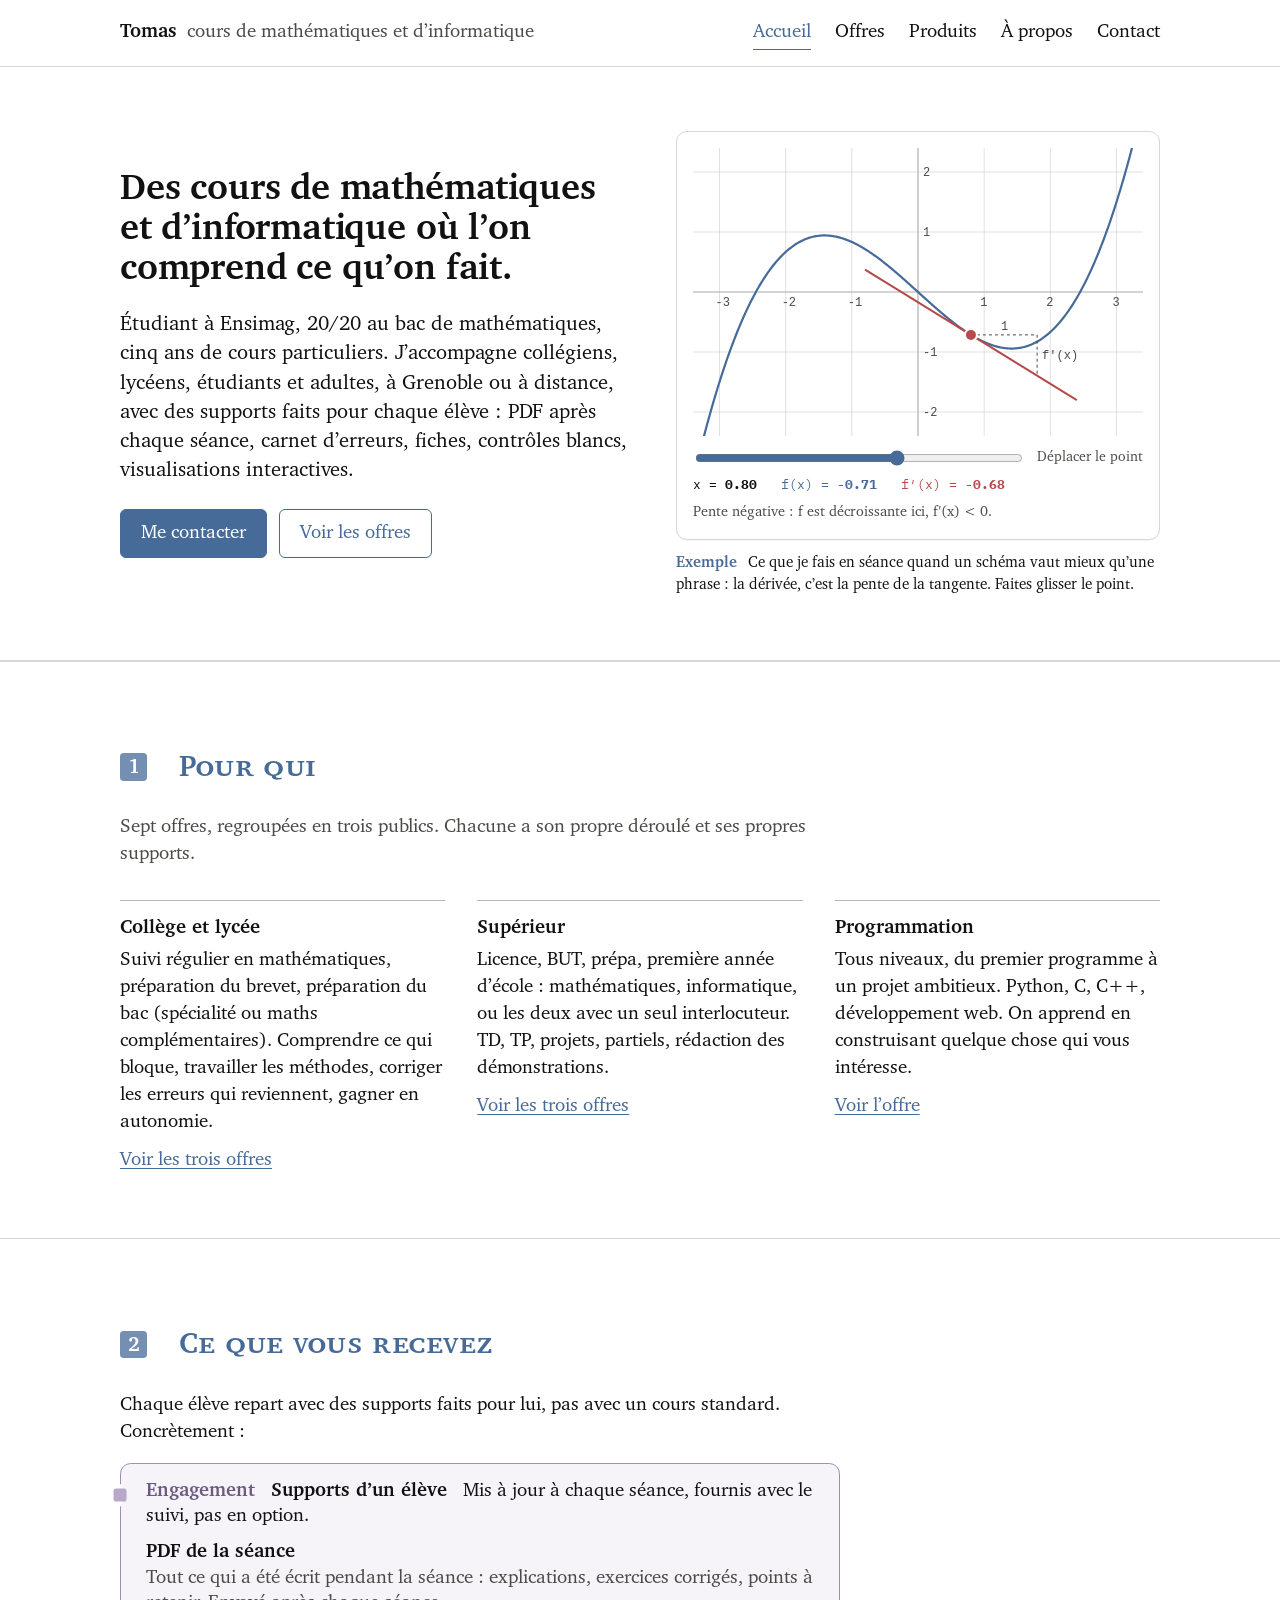
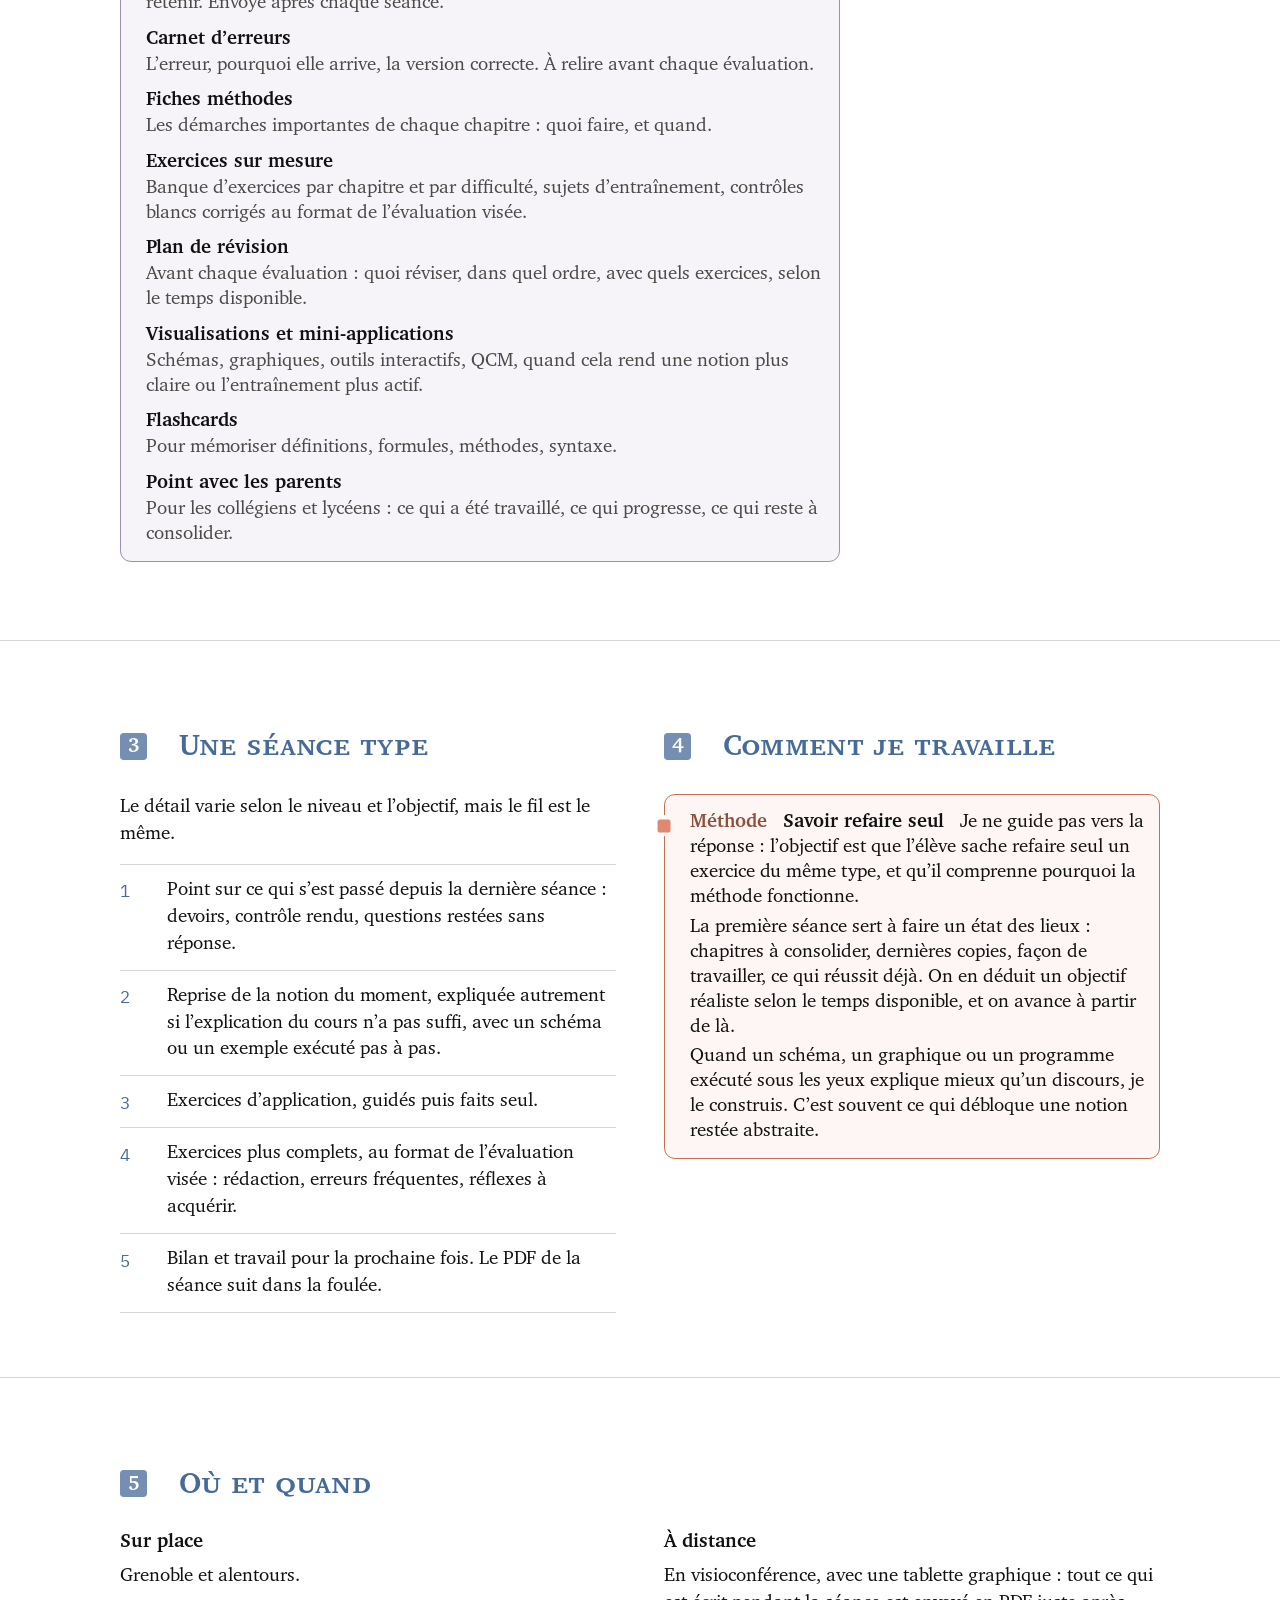
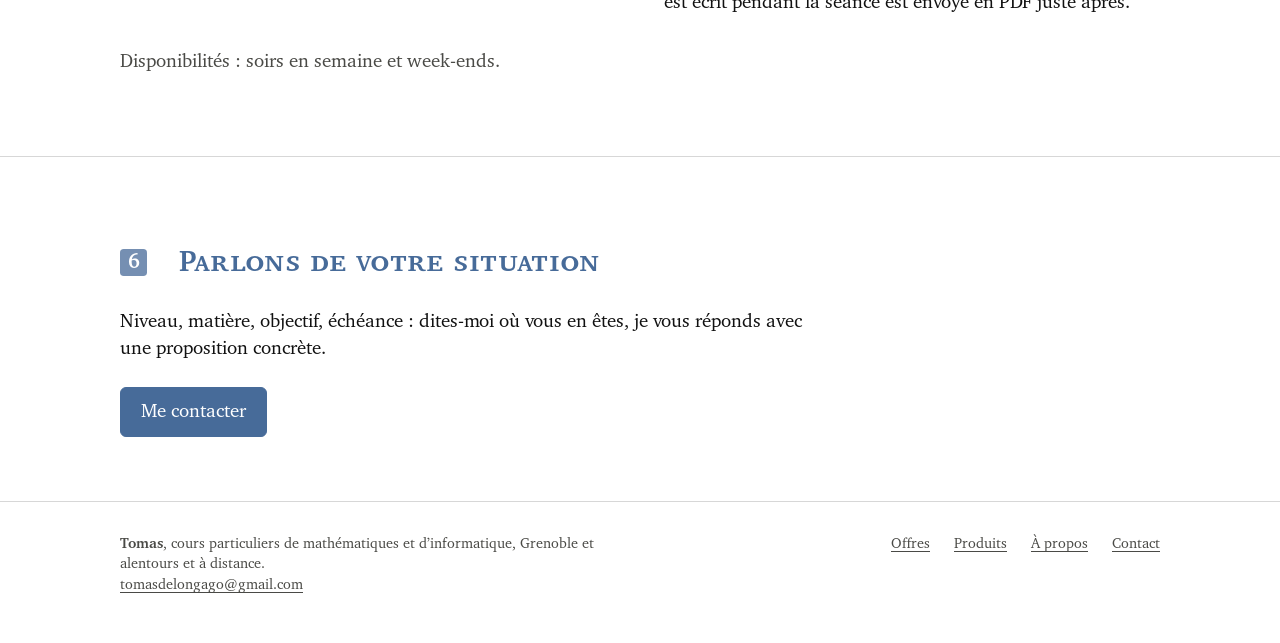
==== commit d8ea0f8e: "Mobile first, XCharter autoalojada y callouts fieles a MathDocs - XCharter (Roman/Italic/Bold/BoldIt" ====
--- a/index.html
+++ b/index.html
@@ -11,7 +11,7 @@
   <link rel="icon" href="data:image/svg+xml,%3Csvg xmlns='http://www.w3.org/2000/svg' viewBox='0 0 32 32'%3E%3Crect width='32' height='32' rx='5' fill='%23476B99'/%3E%3Ctext x='16' y='23' font-family='Georgia,serif' font-size='20' fill='white' text-anchor='middle'%3Ef′%3C/text%3E%3C/svg%3E">
   <link rel="preconnect" href="https://fonts.googleapis.com">
   <link rel="preconnect" href="https://fonts.gstatic.com" crossorigin>
-  <link href="https://fonts.googleapis.com/css2?family=Charis+SIL:ital,wght@0,400;0,700;1,400;1,700&family=IBM+Plex+Mono:wght@400;500&display=swap" rel="stylesheet">
+  <link href="https://fonts.googleapis.com/css2?family=IBM+Plex+Mono:wght@400;500&display=swap" rel="stylesheet">
   <link rel="stylesheet" href="assets/styles.css">
 </head>
 <body>
@@ -35,7 +35,7 @@
   <section class="hero" id="visualiser">
     <div class="wrap">
       <div>
-        <h1>Des cours de mathématiques et d’informatique où l’on comprend ce qu’on fait.</h1>
+        <h1 class="hero-title">Des cours de mathématiques et d’informatique où l’on comprend ce qu’on fait.</h1>
         <p class="lead">Étudiant à Ensimag, 20/20 au bac de mathématiques, cinq ans de cours particuliers. J’accompagne collégiens, lycéens, étudiants et adultes, à <span data-ville>Grenoble</span> ou à distance, avec des supports faits pour chaque élève : PDF après chaque séance, carnet d’erreurs, fiches, contrôles blancs, visualisations interactives.</p>
         <div class="btn-row">
           <a class="btn" href="contact.html" data-contact="Demande de cours particuliers">Me contacter</a>
@@ -57,7 +57,7 @@
           </div>
           <p class="figure-note" id="demo-note"></p>
         </div>
-        <figcaption class="figure-caption">Un exemple de ce que je fais en séance quand un schéma vaut mieux qu’une phrase : la dérivée, c’est la pente de la tangente. Faites glisser le point.</figcaption>
+        <figcaption class="figure-caption line"><b class="line-kind">Exemple</b> Ce que je fais en séance quand un schéma vaut mieux qu’une phrase : la dérivée, c’est la pente de la tangente. Faites glisser le point.</figcaption>
       </figure>
     </div>
   </section>
@@ -90,8 +90,8 @@
     <div class="wrap">
       <h2>Ce que vous recevez</h2>
       <p>Chaque élève repart avec des supports faits pour lui, pas avec un cours standard. Concrètement :</p>
-      <div class="box box--thm">
-        <p class="box-label">Engagement <span class="box-title">(Supports d’un élève, mis à jour à chaque séance)</span></p>
+      <div class="callout callout--thm">
+        <p><b class="callout-kind">Engagement</b> <b class="callout-title">Supports d’un élève</b> Mis à jour à chaque séance, fournis avec le suivi, pas en option.</p>
         <dl>
           <dt>PDF de la séance</dt>
           <dd>Tout ce qui a été écrit pendant la séance : explications, exercices corrigés, points à retenir. Envoyé après chaque séance.</dd>
@@ -130,9 +130,8 @@
         </div>
         <div>
           <h2>Comment je travaille</h2>
-          <div class="box box--meth" style="margin-top:0">
-            <p class="box-label">Méthode <span class="box-title">(Savoir refaire seul)</span></p>
-            <p>Je ne guide pas vers la réponse : l’objectif est que l’élève sache refaire seul un exercice du même type, et qu’il comprenne pourquoi la méthode fonctionne.</p>
+          <div class="callout callout--meth">
+            <p><b class="callout-kind">Méthode</b> <b class="callout-title">Savoir refaire seul</b> Je ne guide pas vers la réponse : l’objectif est que l’élève sache refaire seul un exercice du même type, et qu’il comprenne pourquoi la méthode fonctionne.</p>
             <p>La première séance sert à faire un état des lieux : chapitres à consolider, dernières copies, façon de travailler, ce qui réussit déjà. On en déduit un objectif réaliste selon le temps disponible, et on avance à partir de là.</p>
             <p>Quand un schéma, un graphique ou un programme exécuté sous les yeux explique mieux qu’un discours, je le construis. C’est souvent ce qui débloque une notion restée abstraite.</p>
           </div>
--- a/assets/styles.css
+++ b/assets/styles.css
@@ -1,8 +1,16 @@
 /* ---------------------------------------------------------------
-   Cours particuliers — feuille de style unique
-   Direction : « un cours bien mis en page » (voir docs/design/DESIGN_SYSTEM.md)
-   Palette : MathDocs / thème Bertault. Aucune autre couleur n’est autorisée.
+   Cours particuliers — feuille de style unique, mobile first
+   Direction : « un cours bien mis en page » (docs/design/DESIGN_SYSTEM.md)
+   Géométrie des callouts : MathDocs tex/components/bt_course_formal_geometry.sty
+   Palette : MathDocs tex/themes/bertault/colors.sty. Aucune autre couleur.
    --------------------------------------------------------------- */
+
+/* ---------- Polices : XCharter, la même que dans les PDF ---------- */
+
+@font-face { font-family: "XCharter"; src: url("fonts/XCharter-Roman.otf") format("opentype"); font-weight: 400; font-style: normal; font-display: swap; }
+@font-face { font-family: "XCharter"; src: url("fonts/XCharter-Italic.otf") format("opentype"); font-weight: 400; font-style: italic; font-display: swap; }
+@font-face { font-family: "XCharter"; src: url("fonts/XCharter-Bold.otf") format("opentype"); font-weight: 700; font-style: normal; font-display: swap; }
+@font-face { font-family: "XCharter"; src: url("fonts/XCharter-BoldItalic.otf") format("opentype"); font-weight: 700; font-style: italic; font-display: swap; }
 
 :root {
   /* Papier et encre */
@@ -13,7 +21,7 @@
   --rule: #B7B7B7;
   --rule-soft: #D7D7D7;
 
-  /* Bleu : sections, liens, action */
+  /* Bleu : sections, liens, action, lignes « Exemple » */
   --blue: #476B99;
   --blue-dark: #3B5A82;
   --blue-badge: #758FB2;
@@ -21,12 +29,13 @@
   --blue-pale: #EFF4F9;
   --note-bg: #F6F8FA;
 
-  /* Familles de boîtes */
-  --green-label: #53664B; --green-border: #7C8B76; --green-tab: #97A392; --green-bg: #F7F8F6;
-  --violet-label: #6C5B80; --violet-border: #9C8FB0; --violet-tab: #B8A8C9; --violet-bg: #F6F3F9;
-  --brick-label: #904F3A; --brick-border: #C86E50; --brick-tab: #DE8A6F; --brick-bg: #FDF6F4;
-  --red: #BB4646; --red-border: #C15858; --red-bg: #FFF8F8;
-  --ok: #5E8B68; --ok-text: #3E6F4A;
+  /* Familles de callouts : fond, filet, insigne, étiquette */
+  --def-bg: #F7F8F6;  --def-border: #7C8B76;  --def-badge: #97A392;  --def-label: #53664B;
+  --thm-bg: #F6F3F9;  --thm-border: #9C8FB0;  --thm-badge: #B8A8C9;  --thm-label: #6C5B80;
+  --meth-bg: #FDF6F4; --meth-border: #C86E50; --meth-badge: #DE8A6F; --meth-label: #904F3A;
+  --code-bg: #F5F5F7; --code-border: #ADB0BB; --code-badge: #545B72; --code-label: #545B72;
+  --red: #BB4646;
+  --ok: #5E8B68;
 
   /* Figures */
   --fig-blue: #476B99;
@@ -41,62 +50,84 @@
   --encre: var(--fig-blue);
   --rouge: var(--fig-red);
 
-  /* Typographie */
-  --serif: "Charis SIL", "Charter", "Bitstream Charter", "Georgia", serif;
+  --serif: "XCharter", "Charter", "Bitstream Charter", "Georgia", serif;
   --mono: "IBM Plex Mono", "SFMono-Regular", Consolas, monospace;
 
   /* Espace : 4 8 12 16 24 32 48 64 96 */
   --s1: 4px; --s2: 8px; --s3: 12px; --s4: 16px; --s5: 24px;
   --s6: 32px; --s7: 48px; --s8: 64px; --s9: 96px;
 
-  --measure: 66ch;
+  --measure: 64ch;
   --wide: 1040px;
   --text: 720px;
-  --radius: 6px;
 }
 
 *, *::before, *::after { box-sizing: border-box; }
 
-html { font-size: 106.25%; scroll-behavior: smooth; }
+html { scroll-behavior: smooth; -webkit-text-size-adjust: 100%; }
 @media (prefers-reduced-motion: reduce) { html { scroll-behavior: auto; } }
 
+/* Corps : 18 px sur téléphone, 19 px à partir de 720 px. Interligne 1.42 :
+   plus aéré que le papier (1.28) parce qu’un écran se lit de plus loin. */
 body {
   margin: 0;
   font-family: var(--serif);
-  font-size: 1rem;
-  line-height: 1.55;
+  font-size: 1.125rem;
+  line-height: 1.42;
   color: var(--ink);
   background: var(--paper);
   -webkit-font-smoothing: antialiased;
   text-rendering: optimizeLegibility;
-}
+  font-kerning: normal;
+}
+@media (min-width: 720px) { body { font-size: 1.1875rem; } }
 
 /* ---------- Typographie ---------- */
 
 h1, h2, h3, h4 { margin: 0 0 0.5em; line-height: 1.15; font-weight: 700; }
-h1 { font-size: clamp(1.9rem, 3.3vw, 2.5rem); line-height: 1.12; letter-spacing: -0.005em; }
-
-/* Titre de section : versalites bleues, carré à gauche (signature Bertault) */
+
+/* Titre de page : comme le titre d’un document MathDocs, versalites tracées */
+h1 { font-size: 1.85rem; line-height: 1.12; font-variant-caps: small-caps; letter-spacing: 0.018em; }
+h1.hero-title { font-variant-caps: normal; letter-spacing: -0.005em; font-size: 1.75rem; }
+@media (min-width: 720px) { h1 { font-size: 2.3rem; } h1.hero-title { font-size: 2.25rem; } }
+
+/* Titre de section (\bloc) : 1.848 corps, versalites bleues, insigne carré
+   numéroté de 1.33 em (23 pt / 17.28 pt), rayon 0.139 côté, 1.07 em d’air après. */
+main { counter-reset: sec; }
 h2 {
-  font-size: 1.35rem;
+  --badge: 1.33em;
+  counter-increment: sec;
+  display: flex; align-items: center; gap: 1.07em;
+  margin: 0.79em 0 0.99em;
+  font-size: 1.5rem;
   color: var(--blue);
   font-variant-caps: small-caps;
-  letter-spacing: 0.02em;
-  display: flex; align-items: center; gap: 0.6em;
-  margin-bottom: 0.9em;
-}
+  letter-spacing: 0.01em;
+  line-height: 1.22;
+}
+@media (min-width: 720px) { h2 { font-size: 1.848rem; } }
 h2::before {
-  content: ""; flex: none;
-  width: 0.8em; height: 0.8em; border-radius: 3px;
+  content: counter(sec);
+  flex: none;
+  display: grid; place-items: center;
+  width: var(--badge); height: var(--badge);
+  padding-top: calc(var(--badge) * 0.049);
+  border-radius: calc(var(--badge) * 0.139);
   background: var(--blue-badge);
-}
-
-h3 { font-size: 1.15rem; }
-h4 { font-size: 1rem; }
-
-p { margin: 0 0 1em; max-width: var(--measure); }
-ul, ol { padding-left: 1.25em; max-width: var(--measure); margin: 0 0 1em; }
-li { margin-bottom: 0.3em; }
+  color: var(--paper);
+  font-variant-caps: normal;
+  font-size: 0.69em;
+  letter-spacing: 0;
+}
+section:first-child h2, .page-head + section h2 { margin-top: 0; }
+
+h3 { font-size: 1.2rem; margin-top: 1.2em; }
+h3:first-child { margin-top: 0; }
+h4 { font-size: 1rem; margin-top: 1em; }
+
+p { margin: 0 0 0.85em; max-width: var(--measure); }
+ul, ol { padding-left: 1.3em; max-width: var(--measure); margin: 0 0 0.85em; }
+li { margin-bottom: 0.25em; }
 li::marker { color: var(--ink-soft); }
 strong, b { font-weight: 700; }
 em, i { font-style: italic; }
@@ -104,55 +135,105 @@
 a { color: var(--blue); text-decoration: underline; text-decoration-thickness: 1px; text-underline-offset: 3px; }
 a:hover { color: var(--blue-dark); }
 
-code, kbd, .mono { font-family: var(--mono); font-size: 0.85em; }
+code, kbd, .mono { font-family: var(--mono); font-size: 0.82em; }
 code { background: var(--paper-2); padding: 0.1em 0.35em; border-radius: 3px; }
 hr { border: 0; border-top: 1px solid var(--rule-soft); margin: var(--s7) 0; }
 
 :focus-visible { outline: 2px solid var(--blue); outline-offset: 3px; }
 
 .muted { color: var(--ink-soft); }
-.lead { font-size: 1.15rem; line-height: 1.5; max-width: 52ch; }
+.lead { font-size: 1.08em; max-width: 50ch; }
 .small { font-size: 0.875rem; }
 .text { max-width: var(--text); }
 
-.skip { position: absolute; left: -999px; top: var(--s2); background: var(--paper); padding: var(--s2) var(--s4); border: 1px solid var(--blue); border-radius: var(--radius); z-index: 10; }
+.skip { position: absolute; left: -999px; top: var(--s2); background: var(--paper); padding: var(--s2) var(--s4); border: 1px solid var(--blue); border-radius: 6px; z-index: 10; }
 .skip:focus { left: var(--s2); }
 
+/* ---------- Callouts MathDocs (Définition / Théorème / Méthode / Code) ----------
+   tcolorbox : boxrule 0.30 pt, arc 2 mm, left 13.20 pt, top/right/bottom 7.65 pt,
+   corps 10/13 pt. Insigne 6.80 pt, rayon 1.35 pt, centré sur le filet gauche,
+   à 16.50 pt du haut, derrière lui un masque papier de 11.35 pt de haut.
+   Étiquette grasse colorée, 0.55 em, titre gras noir, 0.60 em, puis le corps
+   sur la même ligne. Tout est en em du corps de la boîte. */
+.callout {
+  position: relative;
+  background: var(--c-bg); border: 1px solid var(--c-border);
+  border-radius: 0.57em;
+  padding: 0.765em 0.765em 0.765em 1.32em;
+  margin: 0.9em 0 0.75em;
+  line-height: 1.32;
+  max-width: var(--text);
+}
+.callout::after { /* masque papier qui interrompt le filet */
+  content: ""; position: absolute; left: -1px; top: 1.65em;
+  width: 3px; height: 1.135em; background: var(--paper);
+  transform: translate(-50%, -50%);
+}
+.callout::before { /* insigne */
+  content: ""; position: absolute; left: -1px; top: 1.65em; z-index: 1;
+  width: 0.68em; height: 0.68em; border-radius: 0.135em;
+  background: var(--c-badge);
+  transform: translate(-50%, -50%);
+}
+.callout > * { max-width: none; }
+.callout > p { margin-bottom: 0.22em; }
+.callout > :last-child { margin-bottom: 0; }
+.callout-kind { font-weight: 700; color: var(--c-label); margin-right: 0.55em; }
+.callout-title { font-weight: 700; color: var(--ink); margin-right: 0.6em; }
+.callout ul, .callout ol { padding-left: 1.6em; margin: 0.24em 0 0; }
+.callout li { margin-bottom: 0.22em; }
+.callout dl { margin: 0.35em 0 0; }
+.callout dt { font-weight: 700; margin-top: 0.55em; }
+.callout dd { margin: 0.05em 0 0; color: var(--ink-soft); }
+
+.callout--def  { --c-bg: var(--def-bg);  --c-border: var(--def-border);  --c-badge: var(--def-badge);  --c-label: var(--def-label); }
+.callout--thm  { --c-bg: var(--thm-bg);  --c-border: var(--thm-border);  --c-badge: var(--thm-badge);  --c-label: var(--thm-label); }
+.callout--meth { --c-bg: var(--meth-bg); --c-border: var(--meth-border); --c-badge: var(--meth-badge); --c-label: var(--meth-label); }
+.callout--code { --c-bg: var(--code-bg); --c-border: var(--code-border); --c-badge: var(--code-badge); --c-label: var(--code-label); }
+
+/* Lignes sans boîte : « Exemple », « Remarque » en bleu ; « Attention » en rouge */
+.line { margin: 0.55em 0 0.45em; max-width: var(--text); }
+.line-kind { font-weight: 700; color: var(--blue); margin-right: 0.45em; }
+.line--warn .line-kind { color: var(--red); }
+.line--warn .line-kind::before { content: "✕"; margin-right: 0.35em; font-size: 0.85em; }
+
 /* ---------- Structure ---------- */
 
-.wrap { width: min(var(--wide), 100% - 3rem); margin-inline: auto; }
+.wrap { width: min(var(--wide), 100% - 2.5rem); margin-inline: auto; }
 
 .site-header { border-bottom: 1px solid var(--rule-soft); }
 .site-header .wrap {
   display: flex; flex-wrap: wrap; align-items: baseline; justify-content: space-between;
-  gap: var(--s2) var(--s6); padding: var(--s4) 0;
+  gap: var(--s2) var(--s5); padding: var(--s3) 0;
 }
 .brand { color: var(--ink); text-decoration: none; font-weight: 700; }
-.brand .brand-sub { font-weight: 400; color: var(--ink-soft); margin-left: 0.5em; }
-.site-nav { display: flex; flex-wrap: wrap; gap: var(--s1) var(--s5); }
+.brand .brand-sub { display: none; font-weight: 400; color: var(--ink-soft); margin-left: 0.5em; }
+.site-nav { display: flex; flex-wrap: wrap; gap: var(--s1) var(--s4); font-size: 0.95em; }
 .site-nav a { color: var(--ink); text-decoration: none; padding: 0.15em 0; border-bottom: 1px solid transparent; }
 .site-nav a:hover { border-bottom-color: var(--rule); }
 .site-nav a[aria-current="page"] { color: var(--blue); border-bottom-color: var(--blue); }
-@media (max-width: 640px) {
-  .brand .brand-sub { display: none; }
-  .site-nav { gap: var(--s1) var(--s4); font-size: 0.95rem; }
+@media (min-width: 720px) {
+  .site-header .wrap { padding: var(--s4) 0; }
+  .brand .brand-sub { display: inline; }
+  .site-nav { gap: var(--s1) var(--s5); font-size: 1em; }
 }
 
 main { display: block; }
-section { padding: var(--s8) 0; }
+section { padding: var(--s6) 0; }
 section + section { border-top: 1px solid var(--rule-soft); }
-@media (max-width: 760px) { section { padding: var(--s7) 0; } }
-
-.page-head { padding: var(--s7) 0 var(--s6); border-bottom: 1px solid var(--rule-soft); }
+@media (min-width: 720px) { section { padding: var(--s8) 0; } }
+
+.page-head { padding: var(--s6) 0 var(--s5); border-bottom: 1px solid var(--rule-soft); }
 .page-head h1 { margin-bottom: 0.35em; }
 .page-head p { margin-bottom: 0; }
+@media (min-width: 720px) { .page-head { padding: var(--s7) 0 var(--s6); } }
 
 /* ---------- Boutons ---------- */
 
 .btn {
   display: inline-block; font: inherit; line-height: 1.3;
-  padding: 0.6rem 1.1rem;
-  border-radius: var(--radius);
+  padding: 0.6em 1.05em;
+  border-radius: 6px;
   border: 1px solid var(--blue);
   background: var(--blue); color: var(--paper);
   text-decoration: none; cursor: pointer;
@@ -163,38 +244,6 @@
 .btn-secondary:hover { background: var(--blue-pale); color: var(--blue-dark); }
 .btn-row { display: flex; flex-wrap: wrap; gap: var(--s3); margin-top: var(--s5); }
 @media (prefers-reduced-motion: reduce) { .btn { transition: none; } }
-
-/* ---------- Boîtes à sens (définition, théorème, méthode, exemple, attention) ---------- */
-
-.box {
-  position: relative;
-  background: var(--bx-bg); border: 1px solid var(--bx-border); border-radius: var(--radius);
-  padding: var(--s4) var(--s5) var(--s4) var(--s6);
-  margin: var(--s5) 0;
-  max-width: var(--text);
-}
-.box::before {
-  content: ""; position: absolute; left: 0; top: 1.15rem;
-  width: 0.62rem; height: 0.62rem; border-radius: 50%;
-  background: var(--bx-tab); transform: translateX(-50%);
-}
-.box > :last-child { margin-bottom: 0; }
-.box-label { font-weight: 700; color: var(--bx-label); margin-bottom: 0.4em; }
-.box-label .box-title { font-weight: 400; color: var(--ink); }
-.box p, .box ul, .box dl { max-width: none; }
-
-.box--def  { --bx-bg: var(--green-bg);  --bx-border: var(--green-border);  --bx-tab: var(--green-tab);  --bx-label: var(--green-label); }
-.box--thm  { --bx-bg: var(--violet-bg); --bx-border: var(--violet-border); --bx-tab: var(--violet-tab); --bx-label: var(--violet-label); }
-.box--meth { --bx-bg: var(--brick-bg);  --bx-border: var(--brick-border);  --bx-tab: var(--brick-tab);  --bx-label: var(--brick-label); }
-.box--note { --bx-bg: var(--note-bg);   --bx-border: var(--blue);          --bx-tab: var(--blue-badge); --bx-label: var(--blue); }
-.box--warn { --bx-bg: var(--red-bg);    --bx-border: var(--red-border);    --bx-tab: var(--red);        --bx-label: var(--red); }
-.box--wide { max-width: none; }
-
-/* Liste de définitions à l’intérieur d’une boîte */
-.box dl { margin: 0; }
-.box dt { font-weight: 700; margin-top: 0.8em; }
-.box dt:first-child { margin-top: 0; }
-.box dd { margin: 0.1em 0 0; color: var(--ink-soft); }
 
 /* ---------- Étapes (séquence réelle → numérotée) ---------- */
 
@@ -206,123 +255,131 @@
   border-top: 1px solid var(--rule-soft);
 }
 .etapes li:last-child { border-bottom: 1px solid var(--rule-soft); }
-.etapes li::before { content: counter(etape); font-family: var(--mono); color: var(--blue); font-size: 0.95rem; padding-top: 0.1rem; }
-
-/* ---------- Colonnes ---------- */
-
-.cols { display: grid; grid-template-columns: repeat(2, minmax(0, 1fr)); gap: var(--s7); }
-.cols-3 { display: grid; grid-template-columns: repeat(3, minmax(0, 1fr)); gap: var(--s6); }
-@media (max-width: 760px) { .cols, .cols-3 { grid-template-columns: 1fr; gap: var(--s5); } }
+.etapes li::before { content: counter(etape); font-family: var(--mono); color: var(--blue); font-size: 0.9em; padding-top: 0.15em; }
+
+/* ---------- Colonnes : une colonne d’abord, deux ou trois à partir de 720 px ---------- */
+
+.cols, .cols-3 { display: grid; grid-template-columns: 1fr; gap: var(--s5); }
+@media (min-width: 720px) {
+  .cols { grid-template-columns: repeat(2, minmax(0, 1fr)); gap: var(--s7); }
+  .cols-3 { grid-template-columns: repeat(3, minmax(0, 1fr)); gap: var(--s6); }
+}
 
 /* ---------- Accueil ---------- */
 
-.hero { padding: var(--s8) 0; border-bottom: 1px solid var(--rule-soft); }
-.hero .wrap { display: grid; grid-template-columns: minmax(0, 1.05fr) minmax(0, 1fr); gap: var(--s7); align-items: center; }
+.hero { padding: var(--s6) 0; border-bottom: 1px solid var(--rule-soft); }
+.hero .wrap { display: grid; grid-template-columns: 1fr; gap: var(--s6); align-items: center; }
 .hero h1 { margin-bottom: 0.6em; }
 .hero-figure { margin: 0; }
-@media (max-width: 880px) {
-  .hero { padding: var(--s7) 0; }
-  .hero .wrap { grid-template-columns: 1fr; gap: var(--s6); }
+@media (min-width: 880px) {
+  .hero { padding: var(--s8) 0; }
+  .hero .wrap { grid-template-columns: minmax(0, 1.05fr) minmax(0, 1fr); gap: var(--s7); }
 }
 
 .publics article { border-top: 1px solid var(--rule); padding-top: var(--s4); }
-.publics h3 { margin-bottom: 0.4em; }
+.publics h3 { margin: 0 0 0.4em; }
 .publics p { margin-bottom: 0.6em; }
 
-/* ---------- Figure interactive (le seul endroit avec une ombre) ---------- */
+/* ---------- Figure interactive : le seul endroit avec une ombre ---------- */
 
 .figure {
-  background: var(--paper); border: 1px solid var(--rule-soft); border-radius: var(--radius);
-  padding: var(--s4);
+  background: var(--paper); border: 1px solid var(--rule-soft); border-radius: 0.57em;
+  padding: var(--s3);
   box-shadow: 0 1px 0 rgba(0, 0, 0, 0.04);
-}
+  max-width: var(--text);
+}
+@media (min-width: 720px) { .figure { padding: var(--s4); } }
 .figure canvas { width: 100%; height: auto; display: block; touch-action: none; cursor: grab; border-radius: 3px; }
 .figure canvas:active { cursor: grabbing; }
 .figure-controls { display: grid; grid-template-columns: 1fr auto; gap: var(--s2) var(--s4); align-items: center; margin-top: var(--s3); }
 .figure-controls label { font-size: 0.875rem; color: var(--ink-soft); }
 .figure-controls input[type="range"] { width: 100%; accent-color: var(--blue); }
-.figure-readout { font-family: var(--mono); font-size: 0.85rem; display: flex; flex-wrap: wrap; gap: var(--s2) var(--s5); margin-top: var(--s2); }
+.figure-readout { font-family: var(--mono); font-size: 0.8rem; display: flex; flex-wrap: wrap; gap: var(--s2) var(--s5); margin-top: var(--s2); }
 .figure-readout .c-blue { color: var(--fig-blue); }
 .figure-readout .c-red { color: var(--fig-red); }
-.figure-note { font-size: 0.875rem; color: var(--ink-soft); margin: var(--s2) 0 0; min-height: 1.5em; }
-.figure-caption { font-size: 0.875rem; color: var(--ink-soft); margin: var(--s2) 0 0; max-width: none; }
+.figure-note { font-size: 0.9rem; color: var(--ink-soft); margin: var(--s2) 0 0; min-height: 1.5em; }
+.figure-caption { font-size: 0.95rem; margin: var(--s3) 0 0; max-width: none; }
 
 /* ---------- Offres ---------- */
 
-.groupe { padding: var(--s8) 0; }
+.groupe { padding: var(--s6) 0; }
 .groupe + .groupe { border-top: 1px solid var(--rule-soft); }
 .groupe > .wrap > h2 { margin-bottom: 0.4em; }
-.groupe > .wrap > .muted { margin-bottom: var(--s6); }
-
-.offre { border-left: 2px solid var(--blue-badge); padding: var(--s1) 0 var(--s1) var(--s5); margin-bottom: var(--s7); scroll-margin-top: var(--s5); }
+.groupe > .wrap > .muted { margin-bottom: var(--s5); }
+@media (min-width: 720px) { .groupe { padding: var(--s8) 0; } .groupe > .wrap > .muted { margin-bottom: var(--s6); } }
+
+.offre { border-left: 2px solid var(--blue-badge); padding: var(--s1) 0 var(--s1) var(--s4); margin-bottom: var(--s6); scroll-margin-top: var(--s5); }
 .offre:last-child { margin-bottom: 0; }
-.offre h3 { font-size: 1.3rem; margin-bottom: 0.3em; }
+.offre h3 { font-size: 1.25rem; margin: 0 0 0.3em; }
 .offre .pour-qui { color: var(--ink-soft); margin-bottom: var(--s4); }
-.offre .cols { gap: var(--s6); }
-.offre h4 { margin-bottom: 0.4em; }
+.offre .cols { gap: var(--s4); }
+.offre h4 { margin: 0 0 0.4em; }
 .offre ul { margin: 0; }
 .offre .btn-row { margin-top: var(--s4); }
-@media (max-width: 760px) { .offre { padding-left: var(--s4); } }
+@media (min-width: 720px) { .offre { padding-left: var(--s5); margin-bottom: var(--s7); } .offre .cols { gap: var(--s6); } }
 
 .table { border-collapse: collapse; width: 100%; max-width: 640px; }
-.table th, .table td { text-align: left; padding: 0.55rem 0.75rem; border-bottom: 1px solid var(--rule-soft); vertical-align: top; }
+.table th, .table td { text-align: left; padding: 0.5em 0.75em; border-bottom: 1px solid var(--rule-soft); vertical-align: top; }
 .table th { font-weight: 700; background: var(--paper-2); border-bottom-color: var(--rule); }
 
 /* ---------- Démo tri ---------- */
 
-.tri-barres { display: flex; align-items: flex-end; gap: 6px; height: 140px; margin: var(--s3) 0 var(--s4); }
+.tri-barres { display: flex; align-items: flex-end; gap: 6px; height: 130px; margin: var(--s4) 0 var(--s4); }
 .tri-barres div { flex: 1; background: var(--fig-blue); border-radius: 2px 2px 0 0; position: relative; transition: height 200ms ease; }
 .tri-barres div.compare { background: var(--fig-red); }
 .tri-barres div.fixe { background: var(--fig-gray); }
 .tri-barres div span { position: absolute; top: -1.4em; left: 0; right: 0; text-align: center; font-family: var(--mono); font-size: 0.75rem; color: var(--ink); }
 @media (prefers-reduced-motion: reduce) { .tri-barres div { transition: none; } }
-.tri-msg { font-family: var(--mono); font-size: 0.85rem; min-height: 2.6em; margin: 0; max-width: none; }
-.tri-code { font-family: var(--mono); font-size: 0.8rem; background: var(--paper); border: 1px solid var(--rule-soft); padding: var(--s3) var(--s4); border-radius: 3px; overflow-x: auto; margin: var(--s3) 0; white-space: pre; line-height: 1.55; }
+.tri-msg { font-family: var(--mono); font-size: 0.8rem; min-height: 2.6em; margin: 0; max-width: none; }
+.tri-code { font-family: var(--mono); font-size: 0.78rem; background: var(--code-bg); border: 1px solid var(--rule-soft); padding: var(--s3) var(--s4); border-radius: 3px; overflow-x: auto; margin: var(--s3) 0; white-space: pre; line-height: 1.55; }
 .tri-code .cur { background: var(--blue-soft); }
 
 /* ---------- Produits ---------- */
 
-.types { display: grid; grid-template-columns: repeat(auto-fit, minmax(170px, 1fr)); gap: var(--s5) var(--s5); }
+.types { display: grid; grid-template-columns: 1fr; gap: var(--s4); }
+@media (min-width: 560px) { .types { grid-template-columns: repeat(2, 1fr); gap: var(--s5); } }
+@media (min-width: 900px) { .types { grid-template-columns: repeat(5, 1fr); gap: var(--s5); } }
 .types div { border-top: 1px solid var(--rule); padding-top: var(--s3); }
-.types h3 { font-size: 1.05rem; margin-bottom: 0.3em; }
-.types p { font-size: 0.95rem; margin: 0; color: var(--ink-soft); }
+.types h3 { font-size: 1.05rem; margin: 0 0 0.3em; }
+.types p { font-size: 0.95em; margin: 0; color: var(--ink-soft); }
 
 .filtres { display: flex; flex-wrap: wrap; gap: var(--s4) var(--s6); margin: 0 0 var(--s5); }
 .filtres label { display: flex; flex-direction: column; gap: var(--s1); font-size: 0.875rem; color: var(--ink-soft); }
-.filtres select { font: inherit; font-size: 1rem; padding: 0.35rem 0.5rem; border: 1px solid var(--rule); border-radius: 3px; background: var(--paper); color: var(--ink); }
+.filtres select { font: inherit; font-size: 1rem; padding: 0.35em 0.5em; border: 1px solid var(--rule); border-radius: 3px; background: var(--paper); color: var(--ink); }
 
 .catalogue { list-style: none; padding: 0; margin: 0; max-width: none; }
-.catalogue li { display: grid; grid-template-columns: minmax(0, 1fr) auto; gap: var(--s2) var(--s6); padding: var(--s5) 0; margin: 0; border-top: 1px solid var(--rule-soft); }
+.catalogue li { display: grid; grid-template-columns: 1fr; gap: var(--s2); padding: var(--s5) 0; margin: 0; border-top: 1px solid var(--rule-soft); }
 .catalogue li:last-child { border-bottom: 1px solid var(--rule-soft); }
-.catalogue h3 { font-size: 1.15rem; margin-bottom: 0.25em; }
-.catalogue .meta { font-size: 0.875rem; color: var(--ink-soft); margin-bottom: 0.4em; }
+.catalogue h3 { font-size: 1.15rem; margin: 0 0 0.25em; }
+.catalogue .meta { font-size: 0.9rem; color: var(--ink-soft); margin-bottom: 0.4em; }
 .catalogue .meta b { color: var(--ink); }
 .catalogue p { margin-bottom: 0; }
-.catalogue .action { text-align: right; white-space: nowrap; }
-.catalogue .prix { display: block; font-weight: 700; margin-bottom: var(--s2); }
-.badge-exemple { display: inline-block; font-family: var(--mono); font-size: 0.7rem; font-weight: 400; color: var(--red); border: 1px solid var(--red); border-radius: 3px; padding: 0.05rem 0.4rem; margin-left: 0.5rem; vertical-align: middle; }
+.catalogue .action { display: flex; align-items: baseline; gap: var(--s4); }
+.catalogue .prix { font-weight: 700; }
+.badge-exemple { display: inline-block; font-family: var(--mono); font-size: 0.68rem; font-weight: 400; color: var(--red); border: 1px solid var(--red); border-radius: 3px; padding: 0.05em 0.4em; margin-left: 0.5em; vertical-align: middle; }
 .catalogue-vide { padding: var(--s6) 0; color: var(--ink-soft); }
-@media (max-width: 640px) {
-  .catalogue li { grid-template-columns: 1fr; }
-  .catalogue .action { text-align: left; }
+@media (min-width: 720px) {
+  .catalogue li { grid-template-columns: minmax(0, 1fr) auto; gap: var(--s2) var(--s6); }
+  .catalogue .action { flex-direction: column; align-items: flex-end; gap: var(--s2); text-align: right; white-space: nowrap; }
 }
 
 /* ---------- À propos ---------- */
 
-.apropos-grid { display: grid; grid-template-columns: 180px minmax(0, 1fr); gap: var(--s7); align-items: start; }
-@media (max-width: 700px) { .apropos-grid { grid-template-columns: 1fr; gap: var(--s5); } }
-.portrait { width: 180px; height: 180px; border-radius: var(--radius); object-fit: cover; border: 1px solid var(--rule-soft); }
+.apropos-grid { display: grid; grid-template-columns: 1fr; gap: var(--s5); align-items: start; }
+@media (min-width: 720px) { .apropos-grid { grid-template-columns: 180px minmax(0, 1fr); gap: var(--s7); } }
+.portrait { width: 150px; height: 150px; border-radius: 6px; object-fit: cover; border: 1px solid var(--rule-soft); }
 .monogramme {
-  width: 180px; height: 180px; border-radius: var(--radius);
+  width: 150px; height: 150px; border-radius: 6px;
   border: 1px solid var(--rule-soft); background: var(--paper-2);
   display: grid; place-items: center;
-  font-size: 4.5rem; font-weight: 700; color: var(--blue);
-}
+  font-size: 4rem; font-weight: 700; color: var(--blue);
+}
+@media (min-width: 720px) { .portrait, .monogramme { width: 180px; height: 180px; } }
 
 .parcours { list-style: none; padding: 0; margin: 0; max-width: var(--text); border-left: 1px solid var(--rule); }
 .parcours li { position: relative; padding: 0 0 var(--s5) var(--s5); margin: 0; }
 .parcours li:last-child { padding-bottom: 0; }
-.parcours li::before { content: ""; position: absolute; left: -5px; top: 0.5rem; width: 9px; height: 9px; border-radius: 50%; background: var(--blue-badge); }
+.parcours li::before { content: ""; position: absolute; left: -5px; top: 0.5em; width: 9px; height: 9px; border-radius: 2px; background: var(--blue-badge); }
 .parcours strong { display: block; margin-bottom: 0.15em; }
 .parcours p { margin: 0; color: var(--ink-soft); }
 
@@ -333,23 +390,24 @@
 
 /* ---------- Témoignages ---------- */
 
-.temoignages { display: grid; grid-template-columns: repeat(auto-fit, minmax(260px, 1fr)); gap: var(--s6); }
+.temoignages { display: grid; grid-template-columns: 1fr; gap: var(--s5); }
+@media (min-width: 720px) { .temoignages { grid-template-columns: repeat(auto-fit, minmax(260px, 1fr)); gap: var(--s6); } }
 .temoignages blockquote { margin: 0; border-left: 2px solid var(--blue-badge); padding-left: var(--s4); }
 .temoignages blockquote p { margin-bottom: 0.5em; }
-.temoignages cite { font-style: normal; color: var(--ink-soft); font-size: 0.875rem; }
+.temoignages cite { font-style: normal; color: var(--ink-soft); font-size: 0.9rem; }
 
 /* ---------- Contact ---------- */
 
 .contact-liste { list-style: none; padding: 0; margin: 0 0 var(--s6); max-width: 640px; }
-.contact-liste li { display: grid; grid-template-columns: 9rem 1fr; gap: var(--s4); padding: var(--s3) 0; margin: 0; border-top: 1px solid var(--rule-soft); }
+.contact-liste li { display: grid; grid-template-columns: 1fr; gap: var(--s1); padding: var(--s3) 0; margin: 0; border-top: 1px solid var(--rule-soft); }
 .contact-liste li:last-child { border-bottom: 1px solid var(--rule-soft); }
 .contact-liste .k { color: var(--ink-soft); }
-@media (max-width: 520px) { .contact-liste li { grid-template-columns: 1fr; gap: var(--s1); } }
+@media (min-width: 520px) { .contact-liste li { grid-template-columns: 8rem 1fr; gap: var(--s4); } }
 
 .formulaire { max-width: 560px; }
 .formulaire label { display: block; font-weight: 700; margin: var(--s4) 0 var(--s1); }
 .formulaire input, .formulaire select, .formulaire textarea {
-  width: 100%; font: inherit; padding: 0.55rem 0.7rem;
+  width: 100%; font: inherit; padding: 0.55em 0.7em;
   border: 1px solid var(--rule); border-radius: 3px; background: var(--paper); color: var(--ink);
 }
 .formulaire textarea { min-height: 8rem; resize: vertical; }
